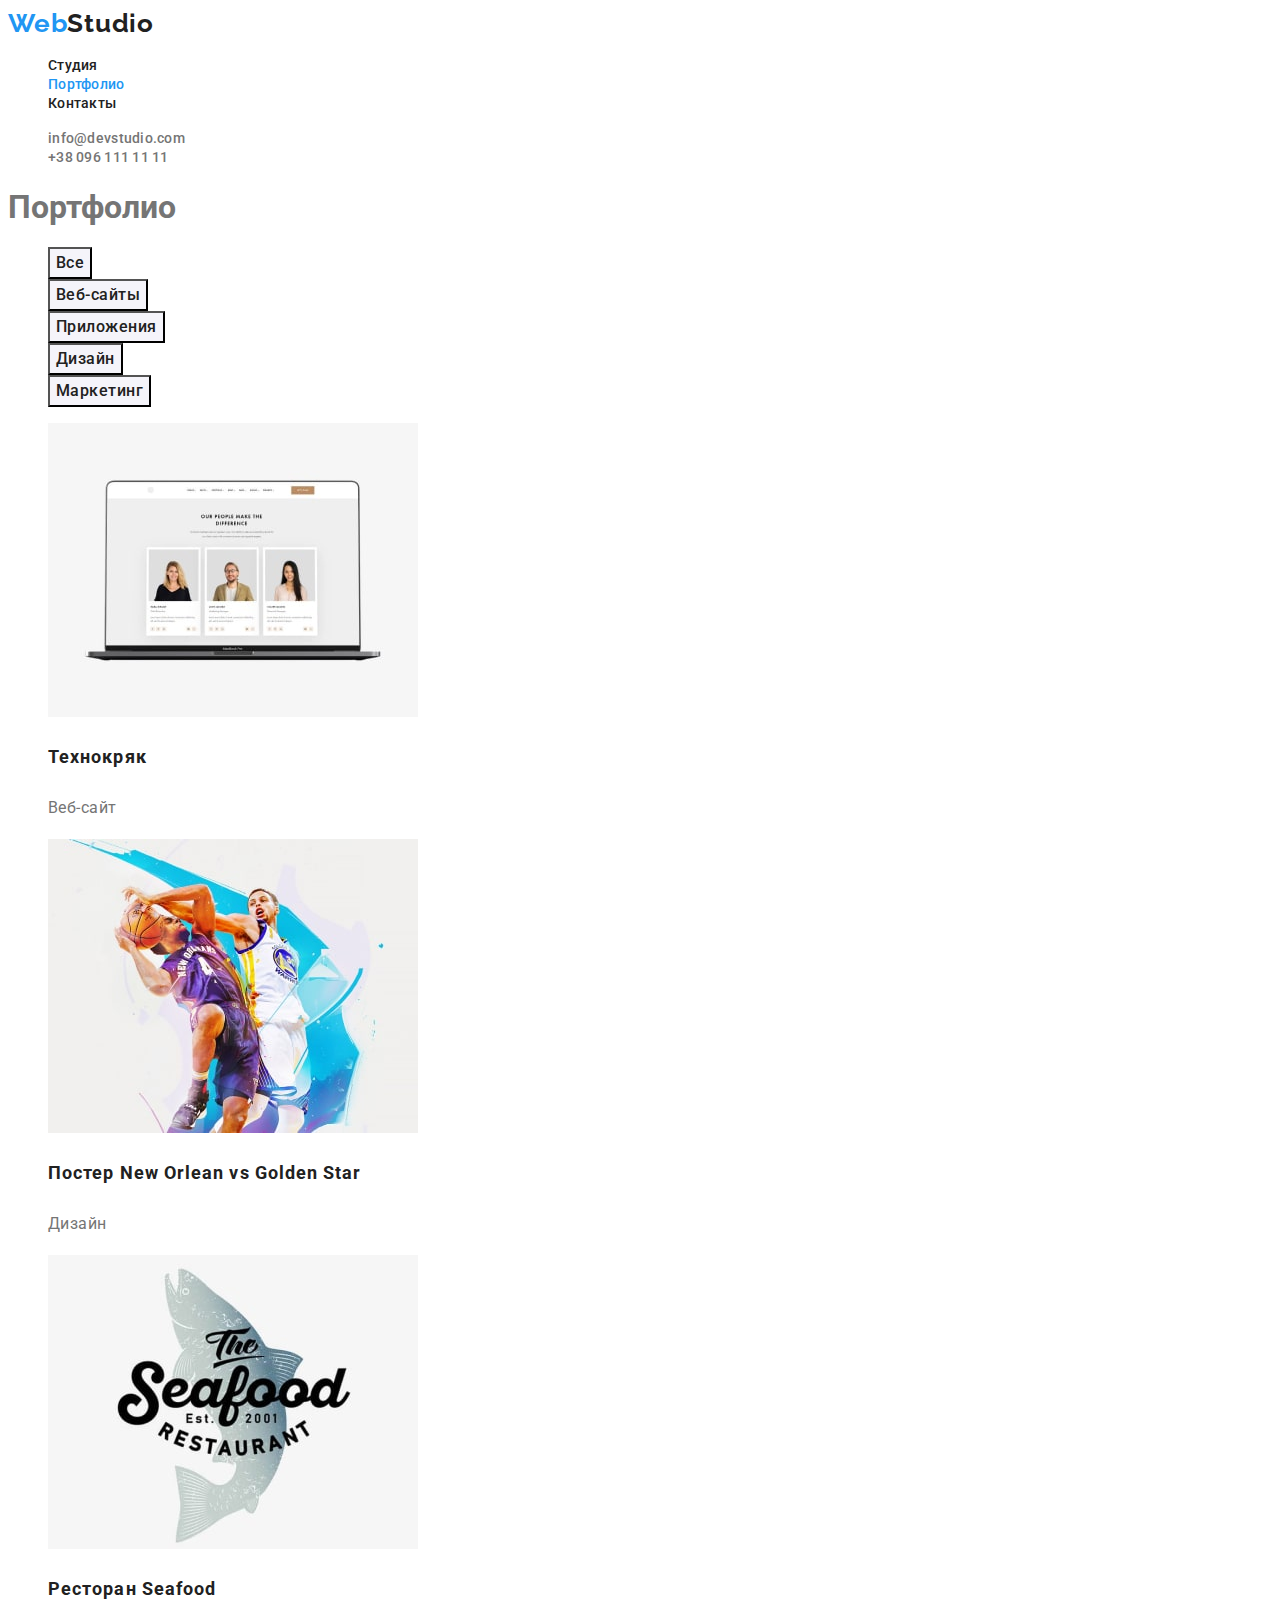
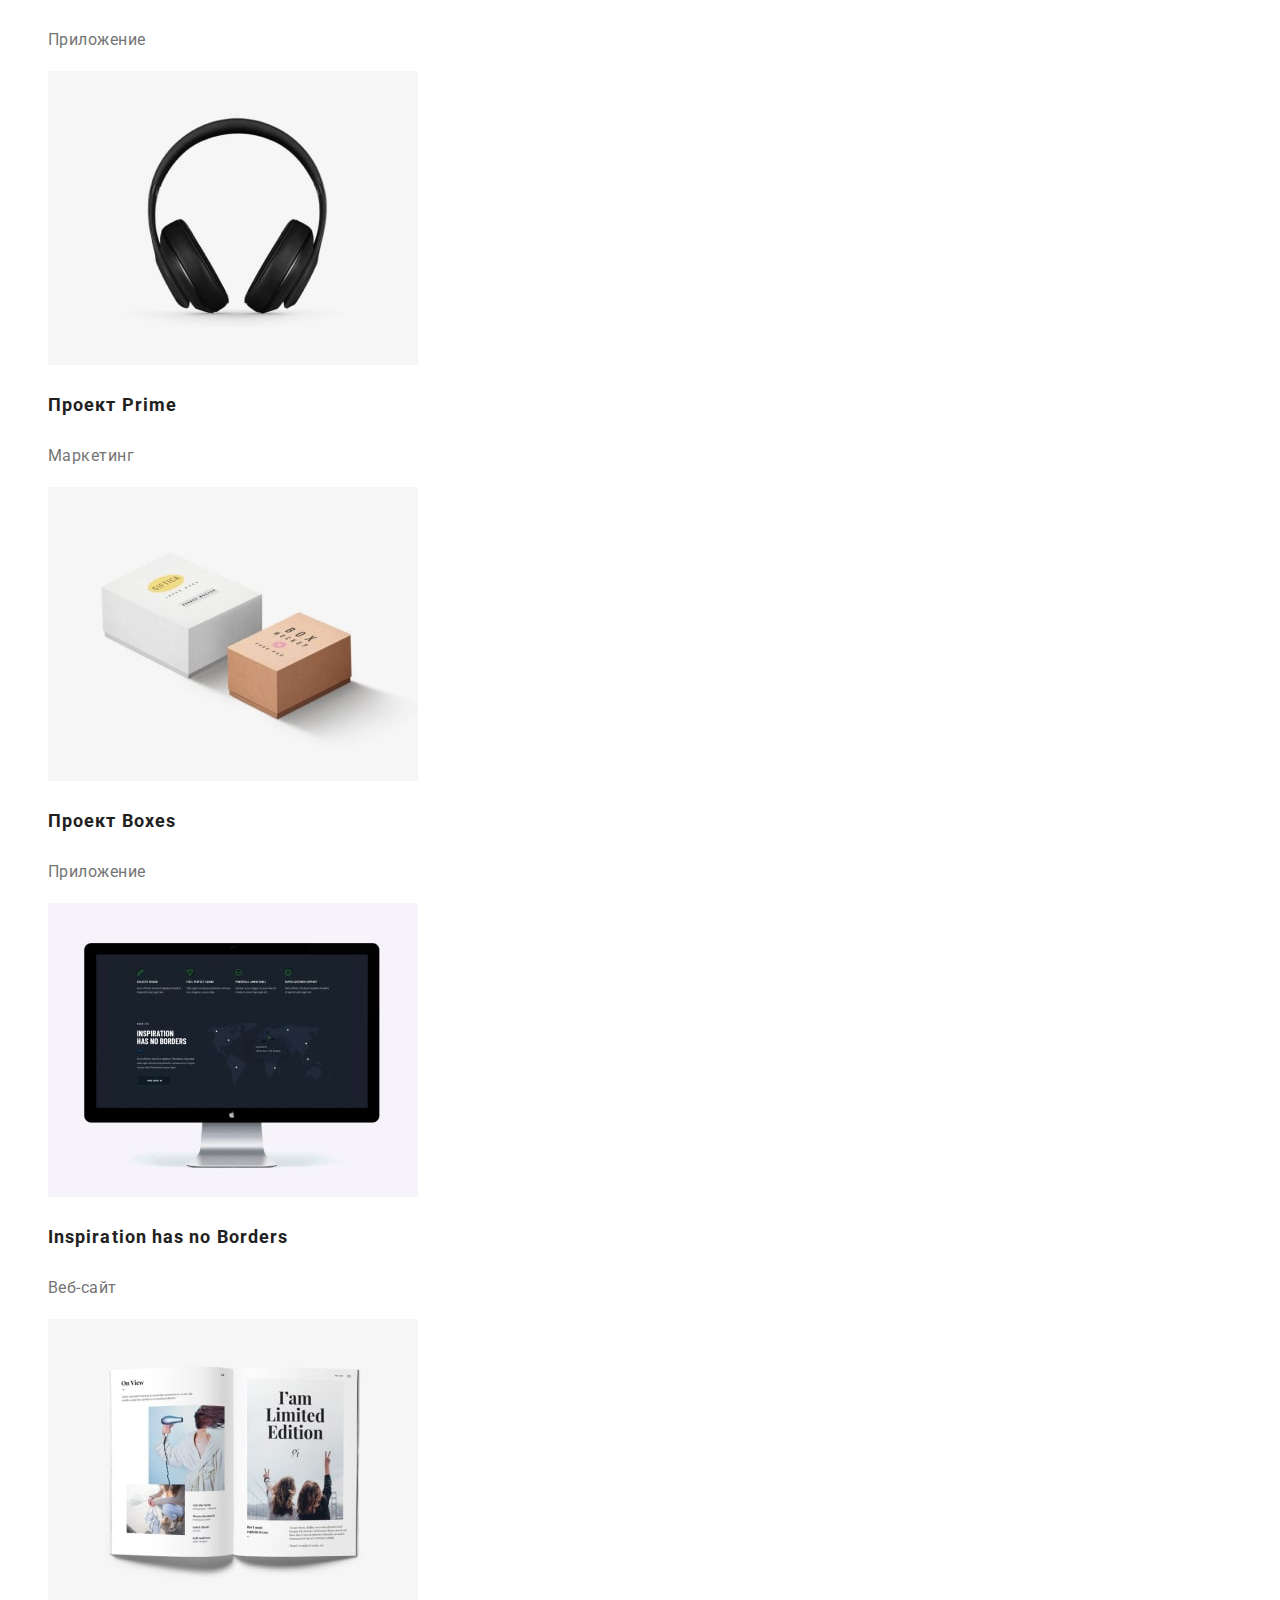
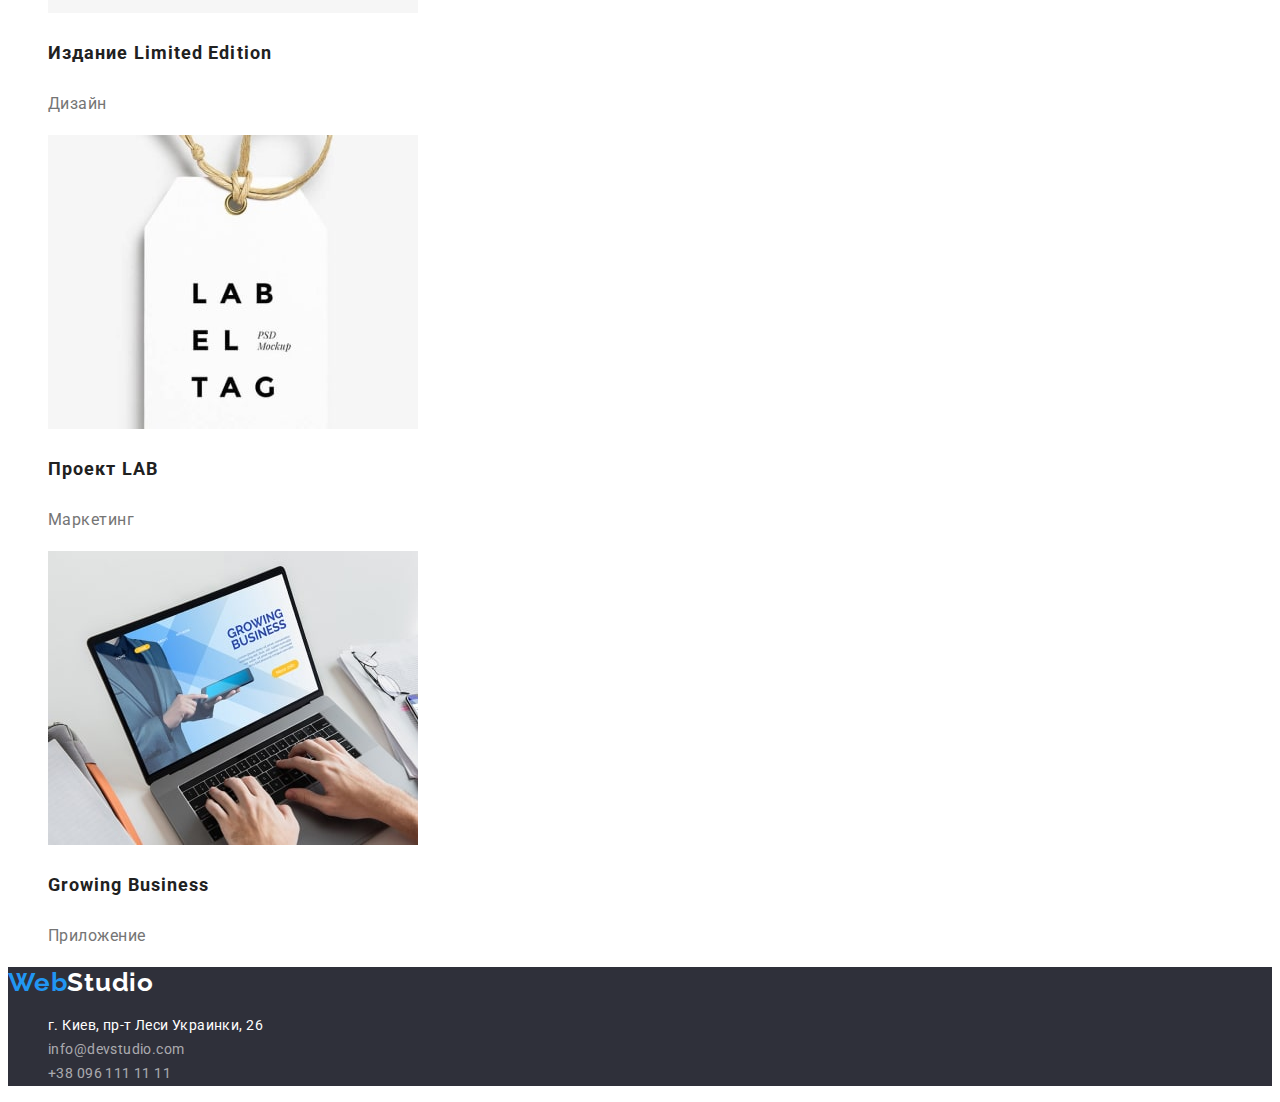
==== portfolio.html @ b103532d "Добавил файлы с ДЗ2" ====
<!DOCTYPE html>
<html lang="ru">
<head>
  <meta charset="UTF-8">
  <meta http-equiv="X-UA-Compatible" content="IE=edge">
  <meta name="viewport" content="width=device-width, initial-scale=1.0">
  <title>Web Studio</title>
  <link rel="preconnect" href="https://fonts.googleapis.com">
  <link rel="preconnect" href="https://fonts.gstatic.com" crossorigin>
  <link href="https://fonts.googleapis.com/css2?family=Raleway:wght@700&family=Roboto:wght@400;500;700;900&display=swap" 
  rel="stylesheet">
  <link rel="stylesheet" href="./css/styles.css">
</head>
<body>
  <!-- Шапка профиля -->
  <header class="header"> 
   <nav class="header-nav">
      <a class="logo" href="/" lang="en"> <span class="logo-first">Web</span>Studio</a>
      <ul class="header-list list">
        <li class="header-item"><a href="./index.html" class="header-link">Студия</a></li>
        <li class="header-item"><a href="./portfolio.html" class="header-link curent">Портфолио</a></li>
        <li class="header-item"><a href="" class="header-link">Контакты</a></li>
      </ul>
    </nav>
    <ul class="header-contacts list">
        <li class="header-tel"><a href="mailto:info@devstudio.com" class="contact-link">info@devstudio.com</a></li>
        <li class="header-mail"><a href="tel:+380961111111" class="contact-link">+38 096 111 11 11</a></li>
    </ul>
  </header>
  <main>
   <!-- Кнопки проектов добавить сюда н1-->
   <section class="portfolio"> 
       <h1 class="portfolio-title">Портфолио</h1>
         <ul class="portfolio-list list">
           <li class="portfolio-item"><button type="button" class="portfolio-btn">Все</button></li>
           <li class="portfolio-item"><button type="button" class="portfolio-btn">Веб-сайты</button></li>
           <li class="portfolio-item"><button type="button" class="portfolio-btn">Приложения</button></li>
           <li class="portfolio-item"><button type="button" class="portfolio-btn">Дизайн</button></li>
           <li class="portfolio-item"><button type="button" class="portfolio-btn">Маркетинг</button> </li>
         </ul>         
   </section>
   <!-- Наши проекты -->
  <section class="projects">
    <ul class="projects-list list"> 
        <li class="projects-item">
            <a href="">
                <img src="./imges/technokryak.jpg" alt="Сайт Технокряк">
                <h3 class="projects-title">Технокряк</h3>
                <p class="projects-text">Веб-сайт</p>
            </a>   
        </li>
        <li class="projects-item">
            <a href="">
                <img src="./imges/posterbasket.jpg" alt="Дизайн Постеров">
                <h3 class="projects-title">Постер <span lang="en">New Orlean vs Golden Star</span></h3>
                <p class="projects-text">Дизайн</p>
            </a>
        </li>
        <li class="projects-item">
            <a href="">
                <img src="./imges/seefoodrestaurant.jpg" alt="Приложение для ресторана">
                <h3 class="projects-title">Ресторан <span lang="en">Seafood</span></h3>
                <p class="projects-text">Приложение</p>
            </a>
        </li>
        <li class="projects-item">
            <a href="">
                <img src="./imges/project_prime.jpg" alt="Проект Прайм">
                <h3 class="projects-title">Проект <span lang="en">Prime</span></h3>
                <p class="projects-text">Маркетинг</p>
            </a>
        </li>
        <li class="projects-item">
            <a href="">
                <img src="./imges/project_boxes.jpg" alt="Приложение для упаковки">
                <h3 class="projects-title">Проект <span lang="en">Boxes</span></h3>
                <p class="projects-text">Приложение</p>
            </a>
        </li>
        <li class="projects-item">
            <a href="">
                <img src="./imges/inspirationhasnoborders.jpg" alt="Сайт Без границ">
                <h3 class="projects-title" lang="en">Inspiration has no Borders</h3>
                <p class="projects-text">Веб-сайт</p>
            </a> 
        </li>
        <li class="projects-item">
            <a href="">
                <img src="./imges/limitededition.jpg" alt="Дизайн журнала">
                <h3 class="projects-title">Издание <span lang="en">Limited Edition</span></h3>
                <p class="projects-text">Дизайн</p>
            </a>
        </li>
        <li class="projects-item">
            <a href="">
                <img src="./imges/projectlab.jpg" alt="Проект LAB">
                <h3 class="projects-title">Проект <span lang="en">LAB</span></h3>
                <p class="projects-text">Маркетинг</p>
            </a>
        </li>
        <li class="projects-item">
            <a href="">
                <img src="./imges/growingbusiness.jpg" alt="приложение для бизнеса">
                <h3 class="projects-title" lang="en">Growing Business</h3>
                <p class="projects-text">Приложение</p>
            </a>
        </li>
    </ul>
  </section>
  </main>
  <!-- Подвал -->
  <footer class="footer">
    <a class="logo-footer" href="/" lang="en"><span class="logo-first">Web</span>Studio</a>
    <address class="footer-adress">
        <ul class="footer-list list">
            <li class="footer-item"><a href="https://goo.gl/maps/b5EeNN71cbGi42LY8" target="_blank" rel ="noopener noreferrer" class="footer-link-map">г. Киев, пр-т Леси Украинки, 26</a></li>
            <li class="footer-item"><a href="mailto:info@devstudio.com" class="footer-link">info@devstudio.com</a></li>
            <li class="footer-item"><a href="tel:+380961111111" class="footer-link">+38 096 111 11 11</a></li>
        </ul>
    </address>
  </footer>
</body>
</html>
---- css/styles.css ----
/* Color */
:root {
    --primare-text-color: #757575;
    --title-text-color: #212121;
    --accent-color: #2196F3;
    --primary-white-color: #FFFFFF;
    --background-second: #2F303A;
    }
    
body{
    font-family: Roboto, sans-serif;
    background-color: white;
    color: var(--primare-text-color);
}
/* без точек */
.list {
    list-style: none;
}
/* без подчеркиваний */
a {
    text-decoration: none;
}

/* Интерактивные елементы лого */
.logo,
.logo-footer {
    color: var(--title-text-color);
    font-family: 'Raleway';
    font-weight: 700;
    font-size: 26px;
    line-height: 1.2;
    letter-spacing: 0.03em;
}

.logo-footer {
    color: var(--primary-white-color);
}

.logo-first {
    color: var(--accent-color);
}

/* Интерактивные елементы ссылки */

.header-link:hover,
.header-link:focus,
.contact-link:hover,
.contact-link:focus {
    color: var(--accent-color);
}

.header-link {
    color: var(--title-text-color);
}

.contact-link {
    color: var(--primare-text-color);
}

.header-link,
.contact-link {
    font-weight: 500;
    font-size: 14px;
    line-height: 1.14;
    letter-spacing: 0.02em;
}

.header-list .header-link.curent {
    color: var(--accent-color); 
}


/* Интерактивные елементы кнопки*/
.hero-btn,
.portfolio-btn {
    color: var(--title-text-color);
    background-color: #F5F4FA;
    cursor: pointer;
}
 
.hero-btn:hover,
.hero-btn:focus,
.portfolio-btn:hover,
.portfolio-btn:focus {
    color: var(--primary-white-color);
    background-color: #2196F3;
}

.hero-btn {
    font-weight: 700;
    font-size: 16px;
    line-height: 1.88;
    display: flex;
    text-align: center;
    letter-spacing: 0.06em;
    font-family: inherit;
}

.portfolio-btn {
    font-weight: 500;
    font-size: 16px;
    line-height: 1.62;
    text-align: center;
    letter-spacing: 0.03em;
    font-family: inherit; 
}

/* интерактивные элементы футер */
.footer-link-map {
    color: var(--primary-white-color);
}
.footer-link {
    color: rgba(255, 255, 255, 0.6);
}

.footer-link-map:hover,
.footer-link-map:focus,
.footer-link:hover,
.footer-link:focus {
    color: var(--accent-color);
}
.footer-link-map,
.footer-link {
font-size: 14px;
line-height: 1.71;
letter-spacing: 0.03em;
}

/* Герой */
.hero-title {
    color: var(--primary-white-color);
    font-weight: 900;
    font-size: 44px;
    line-height: 1.36;
    text-align: center;
    letter-spacing: 0.06em;
    text-transform: uppercase;
}

.hero {
    background-color: #2F303A;
}

/* Особенности */
.hang-subtitle {
    color: var(--title-text-color);
    font-weight: 700;
    font-size: 14px;
    line-height: 1.14;
    letter-spacing: 0.03em;
    text-transform: uppercase;
}

.hang-text {
    font-size: 14px;
    line-height: 1.71;
    letter-spacing: 0.03em;
}

/* Чем мы занимаемся - Наша команда*/
.about-title,
.team-title {
    color: var(--title-text-color);
    font-weight: 700;
    font-size: 36px;
    line-height: 1.17;
    text-align: center;
    letter-spacing: 0.03em;
}

.team-after-title {
    color: var(--title-text-color);
    font-weight: 500;
    font-size: 16px;
    line-height: 1.19;
    text-align: center;
    letter-spacing: 0.03em;
}

.team-text {
    font-size: 16px;
    line-height: 1.19;
    text-align: center;
    letter-spacing: 0.03em;
}

/* Footer */
.footer {
    background-color: var(--background-second);
}
.footer-adress {
    font-style: normal;
}

/* Портфолио */
/* Наши проекты */
.projects-title {
    color: var(--title-text-color);
    font-weight: 700;
    font-size: 18px;
    line-height: 2;
    letter-spacing: 0.06em;
}

.projects-text {
    color: var(--primare-text-color);
    font-size: 16px;
    line-height: 1.88;
    letter-spacing: 0.03em;
}
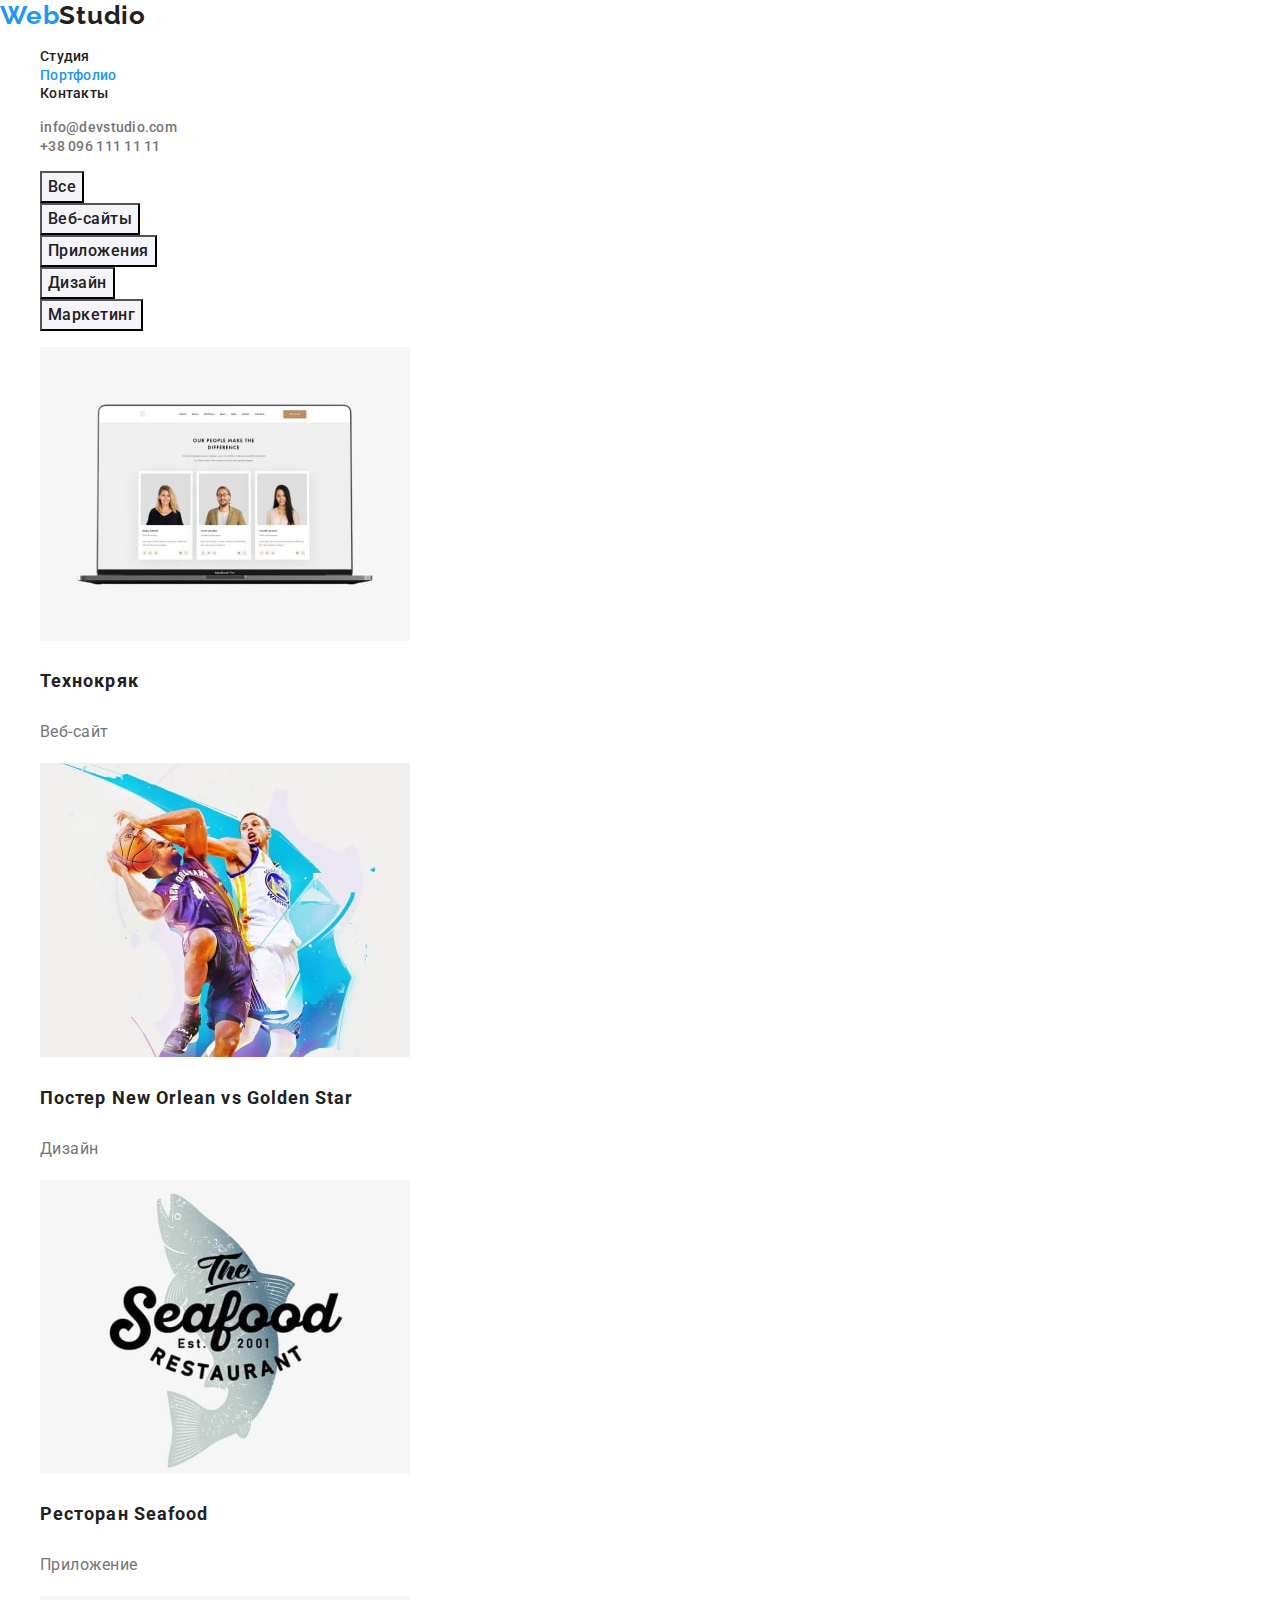
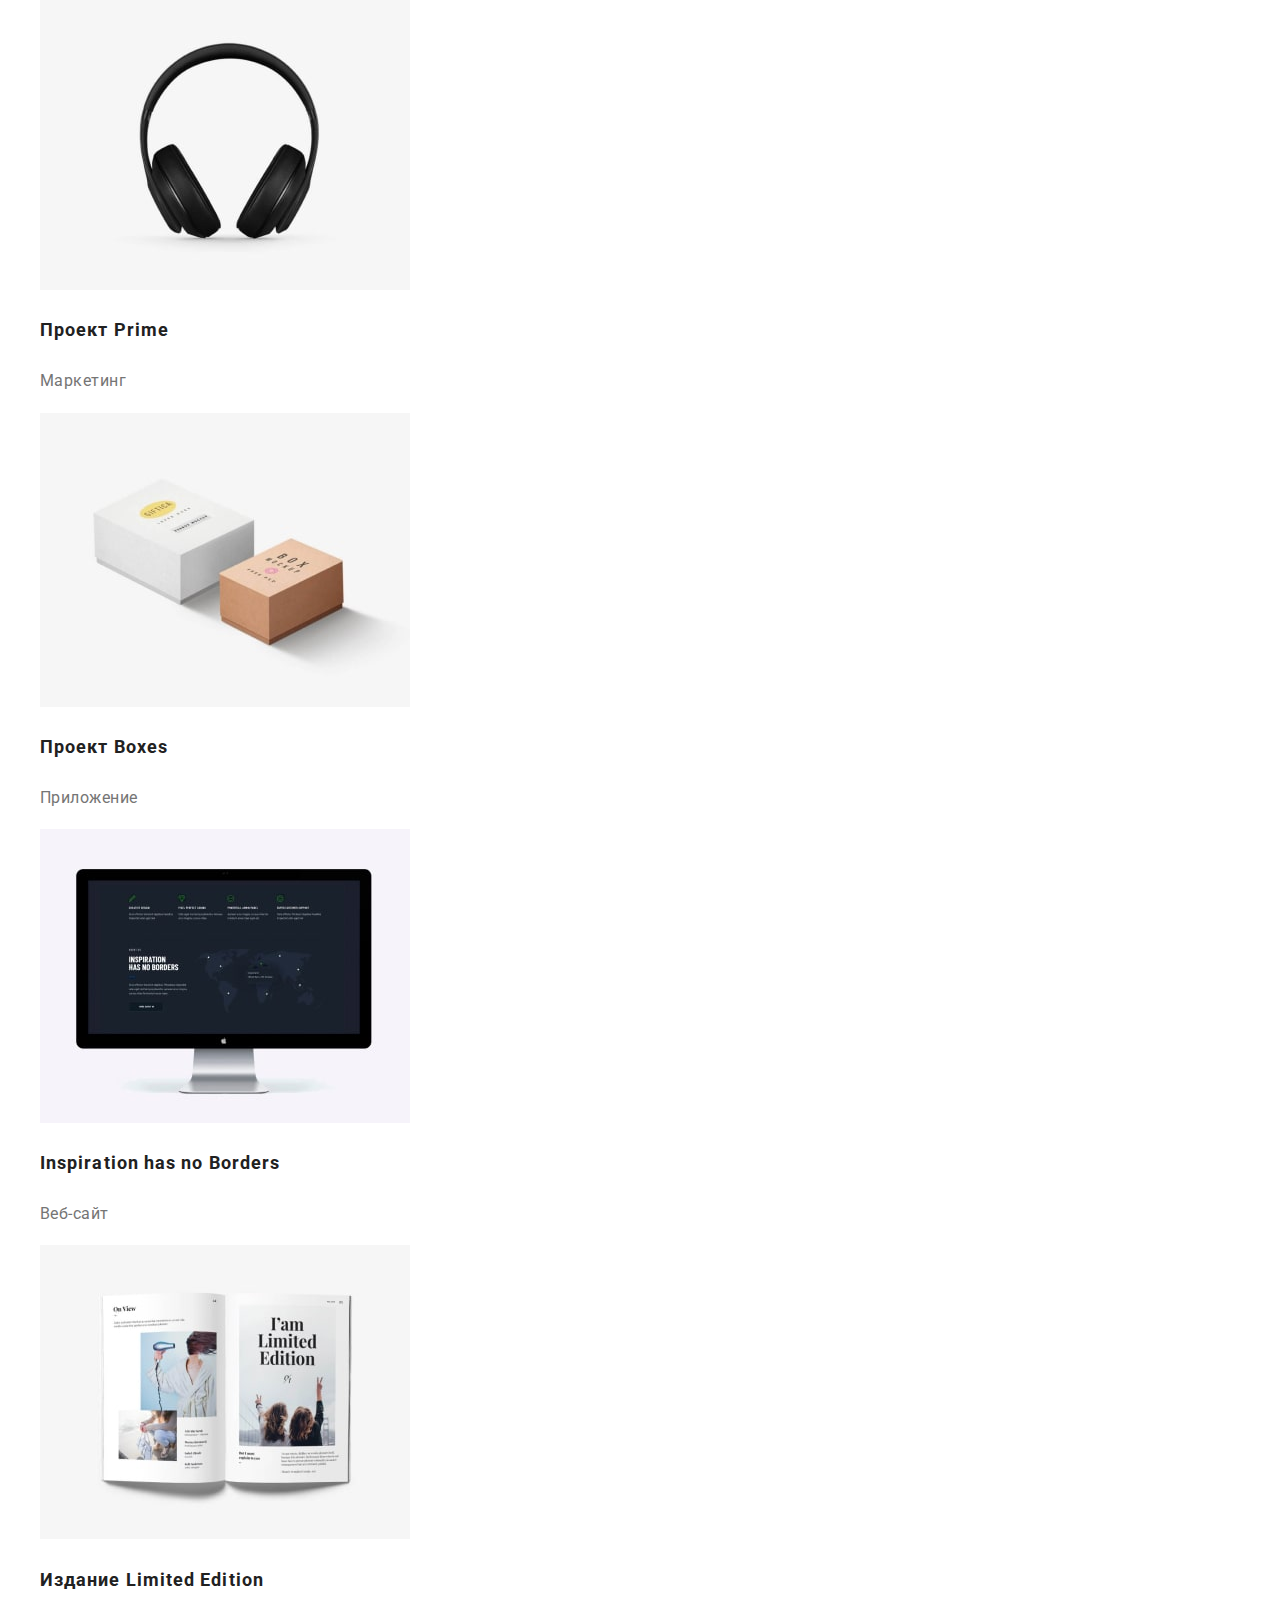
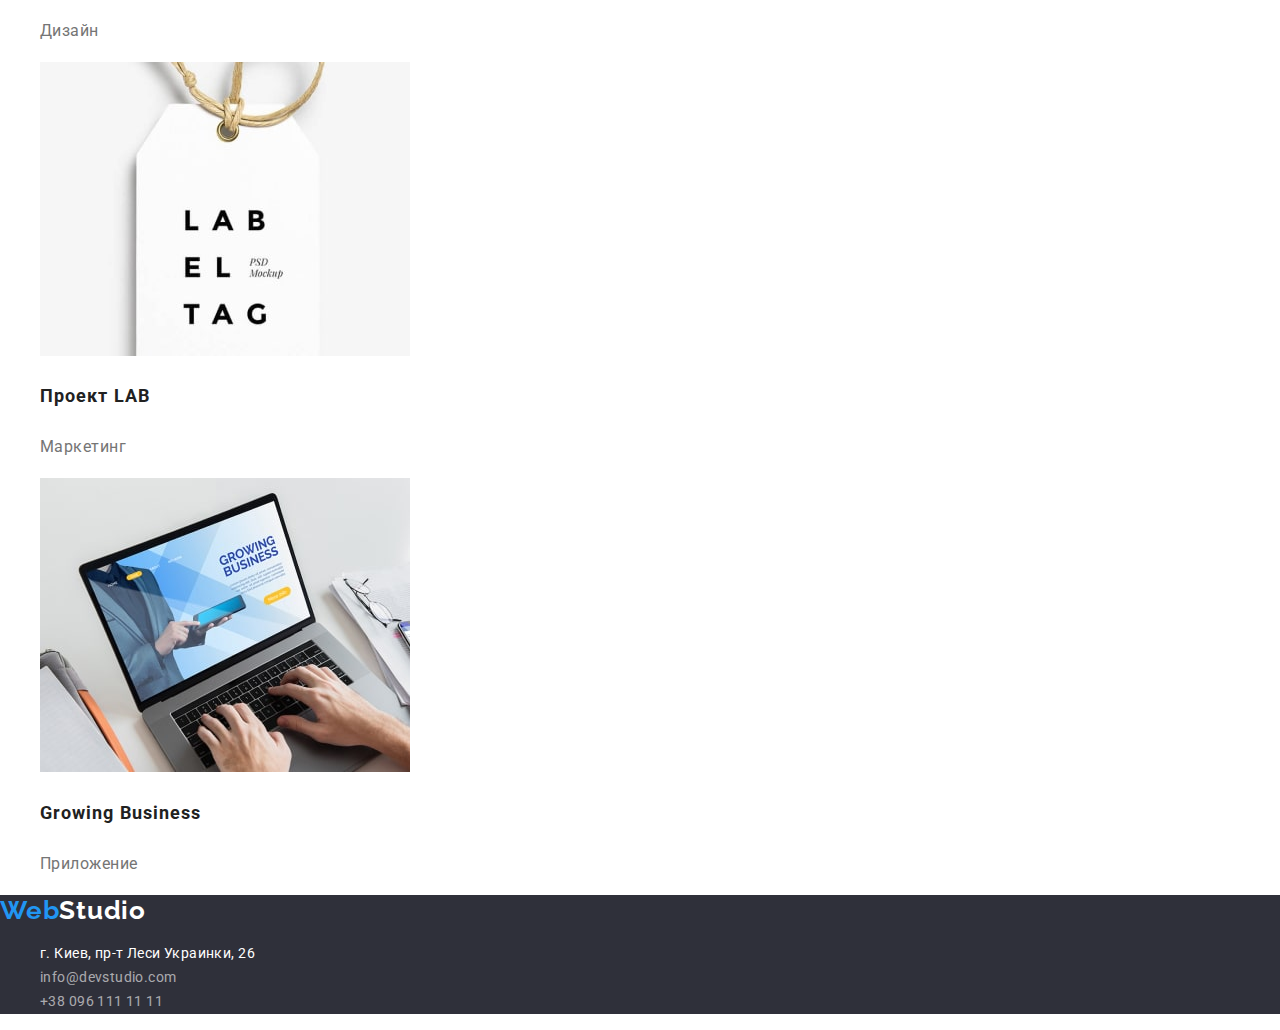
==== commit 5718b3a8: "добавил дивы" ====
--- a/portfolio.html
+++ b/portfolio.html
@@ -9,38 +9,44 @@
   <link rel="preconnect" href="https://fonts.gstatic.com" crossorigin>
   <link href="https://fonts.googleapis.com/css2?family=Raleway:wght@700&family=Roboto:wght@400;500;700;900&display=swap" 
   rel="stylesheet">
+  <link rel="stylesheet" href="https://cdnjs.cloudflare.com/ajax/libs/modern-normalize/1.1.0/modern-normalize.min.css">
   <link rel="stylesheet" href="./css/styles.css">
 </head>
 <body>
   <!-- Шапка профиля -->
   <header class="header"> 
-   <nav class="header-nav">
-      <a class="logo" href="/" lang="en"> <span class="logo-first">Web</span>Studio</a>
-      <ul class="header-list list">
-        <li class="header-item"><a href="./index.html" class="header-link">Студия</a></li>
-        <li class="header-item"><a href="./portfolio.html" class="header-link curent">Портфолио</a></li>
-        <li class="header-item"><a href="" class="header-link">Контакты</a></li>
-      </ul>
-    </nav>
-    <ul class="header-contacts list">
-        <li class="header-tel"><a href="mailto:info@devstudio.com" class="contact-link">info@devstudio.com</a></li>
-        <li class="header-mail"><a href="tel:+380961111111" class="contact-link">+38 096 111 11 11</a></li>
-    </ul>
-  </header>
+    <div class="container">
+     <nav class="header-nav">
+       <a class="logo" href="/" lang="en"> <span class="logo-first">Web</span>Studio</a>
+       <ul class="header-list list">
+         <li class="header-item"><a href="./index.html" class="header-link">Студия</a></li>
+         <li class="header-item"><a href="./portfolio.html" class="header-link curent">Портфолио</a></li>
+         <li class="header-item"><a href="" class="header-link">Контакты</a></li>
+       </ul>
+     </nav>
+     <ul class="header-contacts list">
+         <li class="header-tel"><a href="mailto:info@devstudio.com" class="contact-link">info@devstudio.com</a></li>
+         <li class="header-mail"><a href="tel:+380961111111" class="contact-link">+38 096 111 11 11</a></li>
+     </ul>
+    </div>
+    </header>
   <main>
-   <!-- Кнопки проектов добавить сюда н1-->
+   <!-- Кнопки проектов -->
    <section class="portfolio"> 
-       <h1 class="portfolio-title">Портфолио</h1>
-         <ul class="portfolio-list list">
-           <li class="portfolio-item"><button type="button" class="portfolio-btn">Все</button></li>
-           <li class="portfolio-item"><button type="button" class="portfolio-btn">Веб-сайты</button></li>
-           <li class="portfolio-item"><button type="button" class="portfolio-btn">Приложения</button></li>
-           <li class="portfolio-item"><button type="button" class="portfolio-btn">Дизайн</button></li>
-           <li class="portfolio-item"><button type="button" class="portfolio-btn">Маркетинг</button> </li>
-         </ul>         
+       <div class="container">
+        <h1 class="portfolio-title" hidden>Портфолио</h1>
+        <ul class="portfolio-list list">
+          <li class="portfolio-item"><button type="button" class="portfolio-btn">Все</button></li>
+          <li class="portfolio-item"><button type="button" class="portfolio-btn">Веб-сайты</button></li>
+          <li class="portfolio-item"><button type="button" class="portfolio-btn">Приложения</button></li>
+          <li class="portfolio-item"><button type="button" class="portfolio-btn">Дизайн</button></li>
+          <li class="portfolio-item"><button type="button" class="portfolio-btn">Маркетинг</button> </li>
+        </ul> 
+       </div>        
    </section>
    <!-- Наши проекты -->
   <section class="projects">
+   <div class="container">
     <ul class="projects-list list"> 
         <li class="projects-item">
             <a href="">
@@ -106,18 +112,21 @@
             </a>
         </li>
     </ul>
+   </div>
   </section>
   </main>
   <!-- Подвал -->
   <footer class="footer">
-    <a class="logo-footer" href="/" lang="en"><span class="logo-first">Web</span>Studio</a>
-    <address class="footer-adress">
-        <ul class="footer-list list">
-            <li class="footer-item"><a href="https://goo.gl/maps/b5EeNN71cbGi42LY8" target="_blank" rel ="noopener noreferrer" class="footer-link-map">г. Киев, пр-т Леси Украинки, 26</a></li>
-            <li class="footer-item"><a href="mailto:info@devstudio.com" class="footer-link">info@devstudio.com</a></li>
-            <li class="footer-item"><a href="tel:+380961111111" class="footer-link">+38 096 111 11 11</a></li>
-        </ul>
-    </address>
+    <div class="container">
+      <a class="logo-footer" href="/" lang="en"><span class="logo-first">Web</span>Studio</a>
+      <address class="footer-adress">
+          <ul class="footer-list list">
+              <li class="footer-item"><a href="https://goo.gl/maps/b5EeNN71cbGi42LY8" target="_blank" rel ="noopener noreferrer" class="footer-link-map">г. Киев, пр-т Леси Украинки, 26</a></li>
+              <li class="footer-item"><a href="mailto:info@devstudio.com" class="footer-link">info@devstudio.com</a></li>
+              <li class="footer-item"><a href="tel:+380961111111" class="footer-link">+38 096 111 11 11</a></li>
+          </ul>
+      </address>
+    </div>
   </footer>
 </body>
 </html>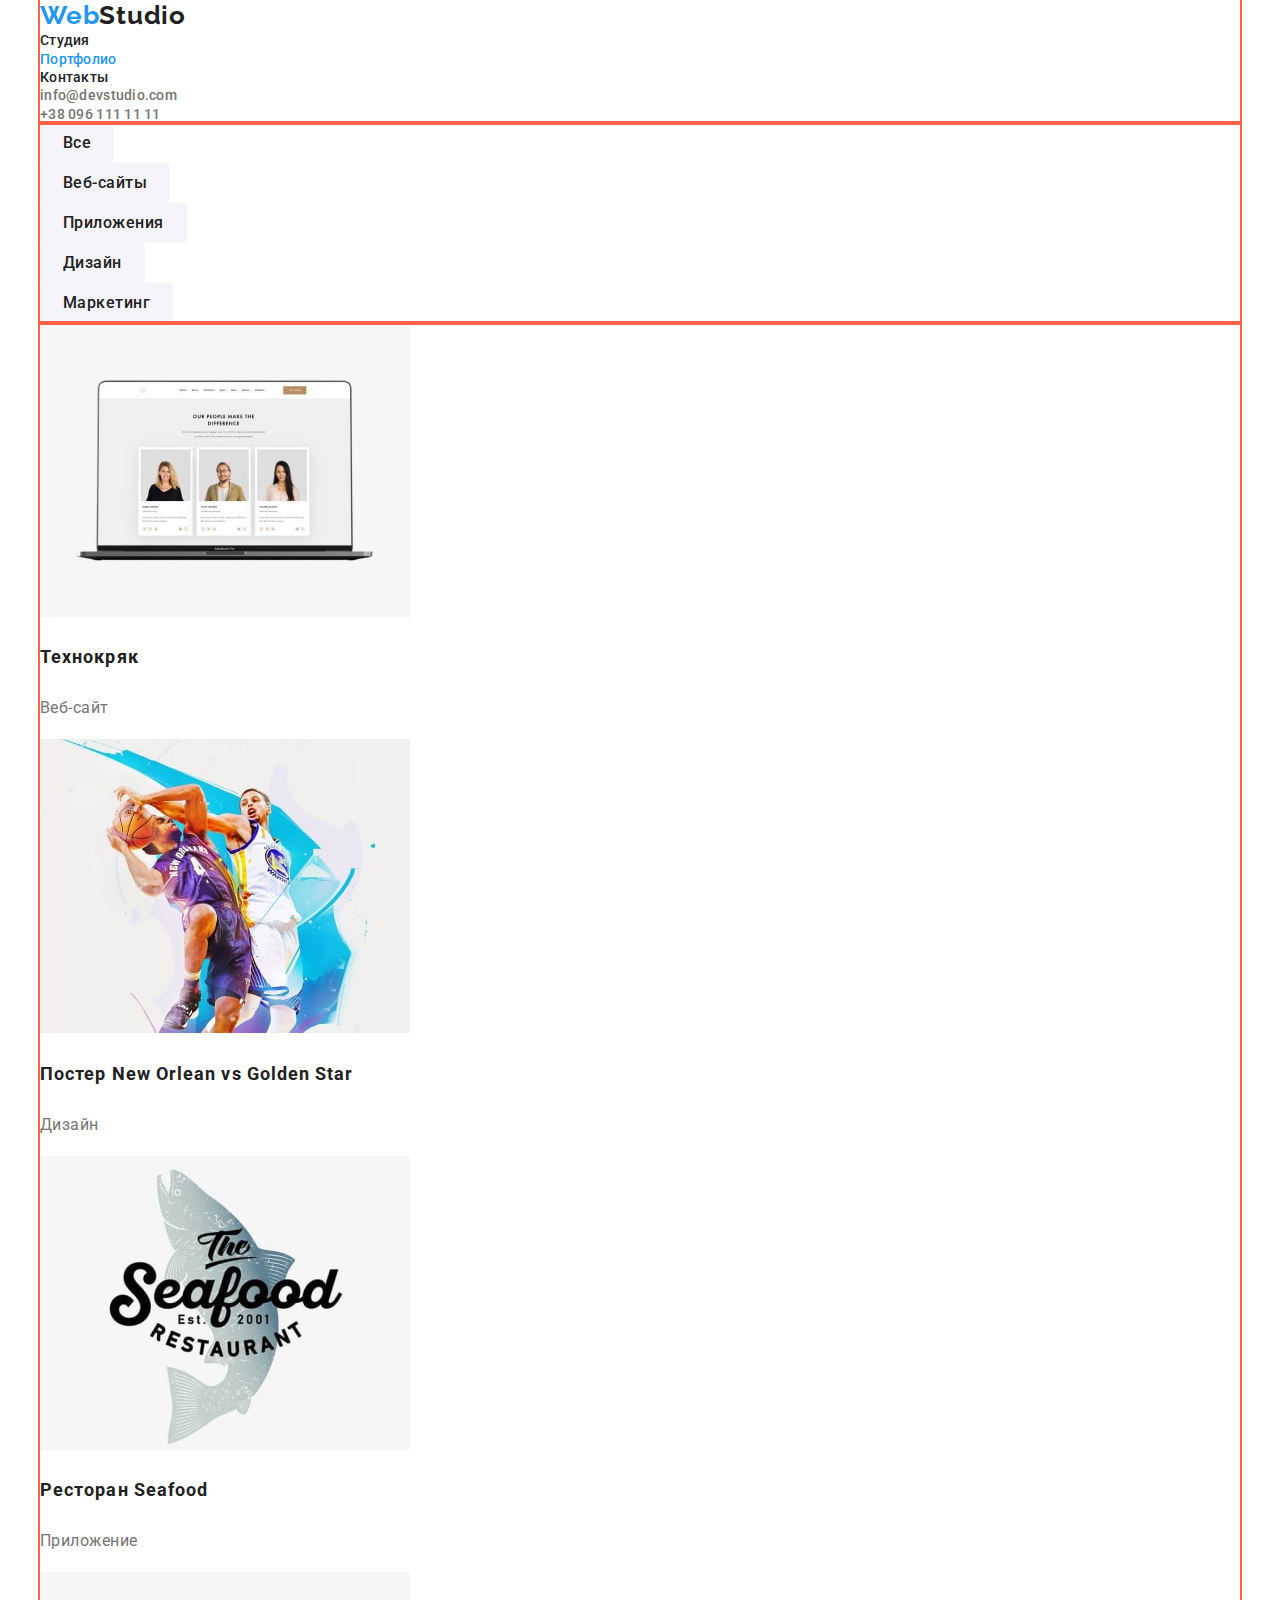
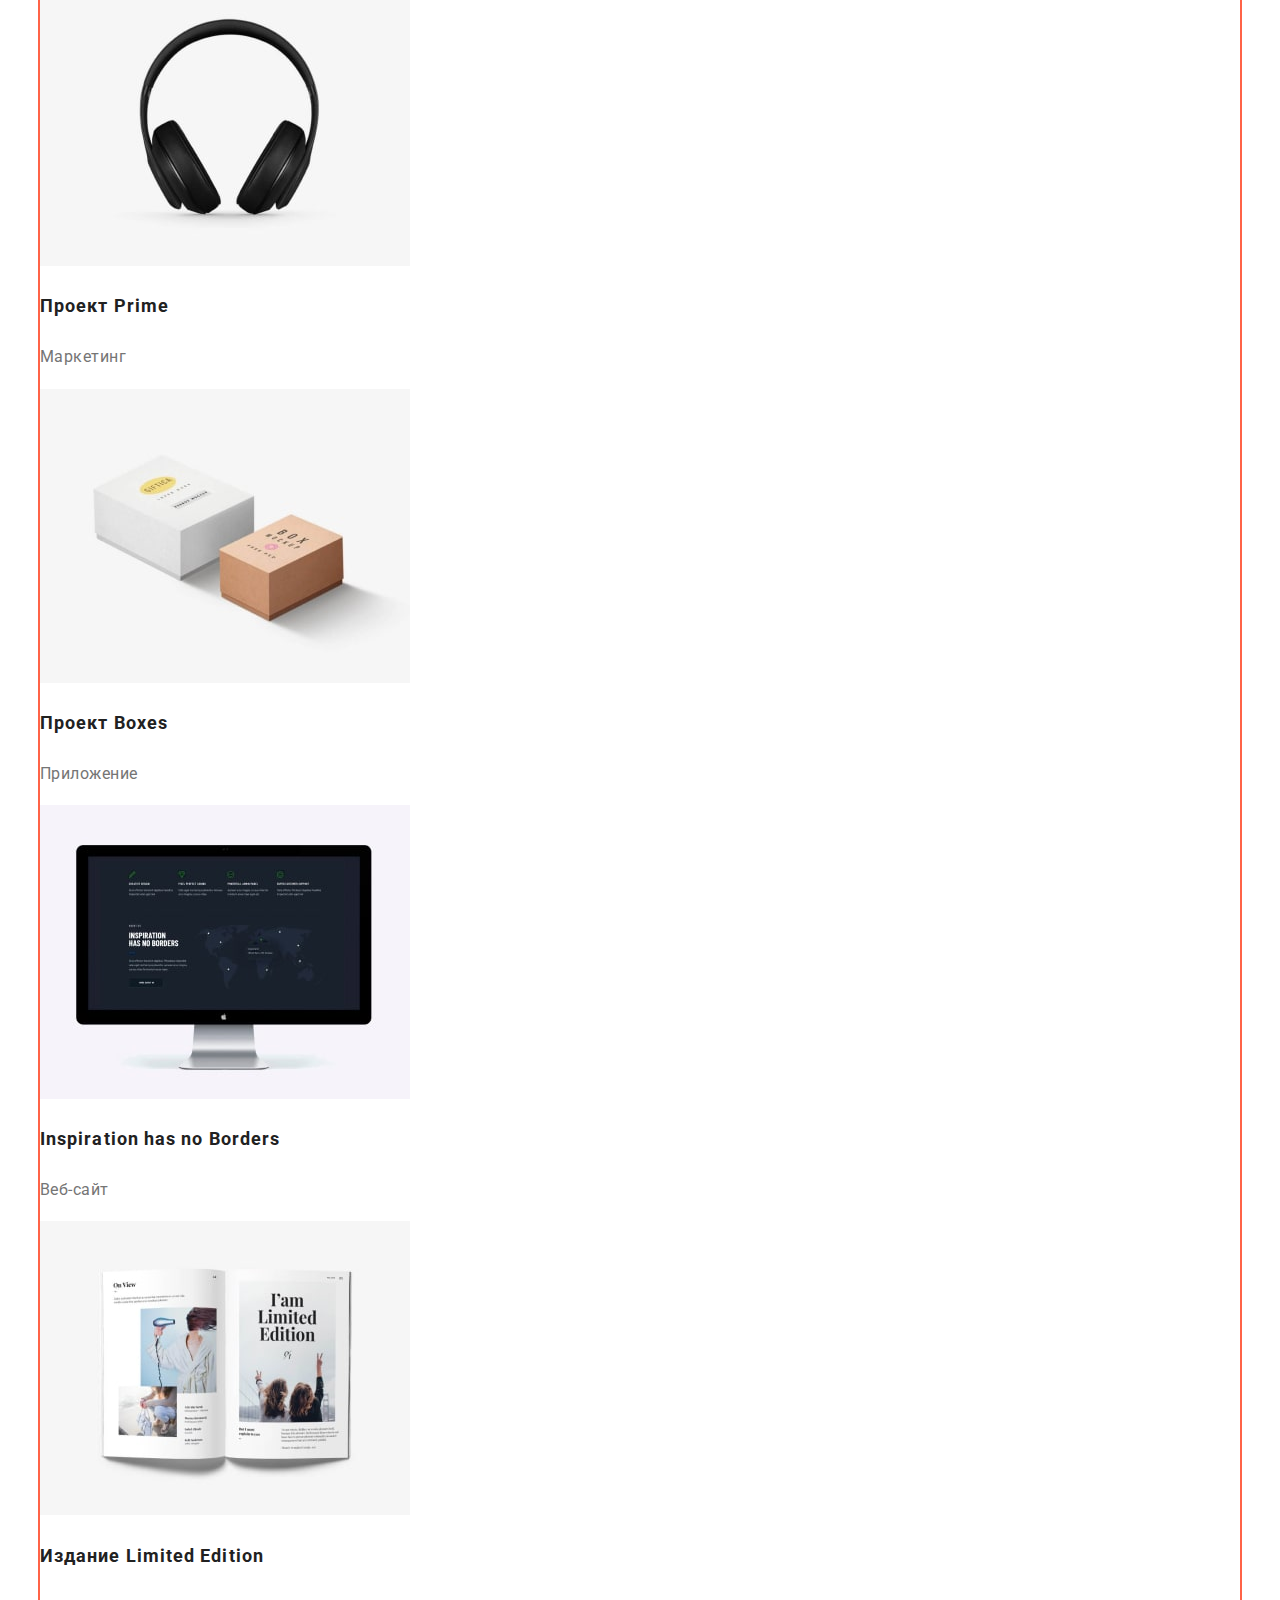
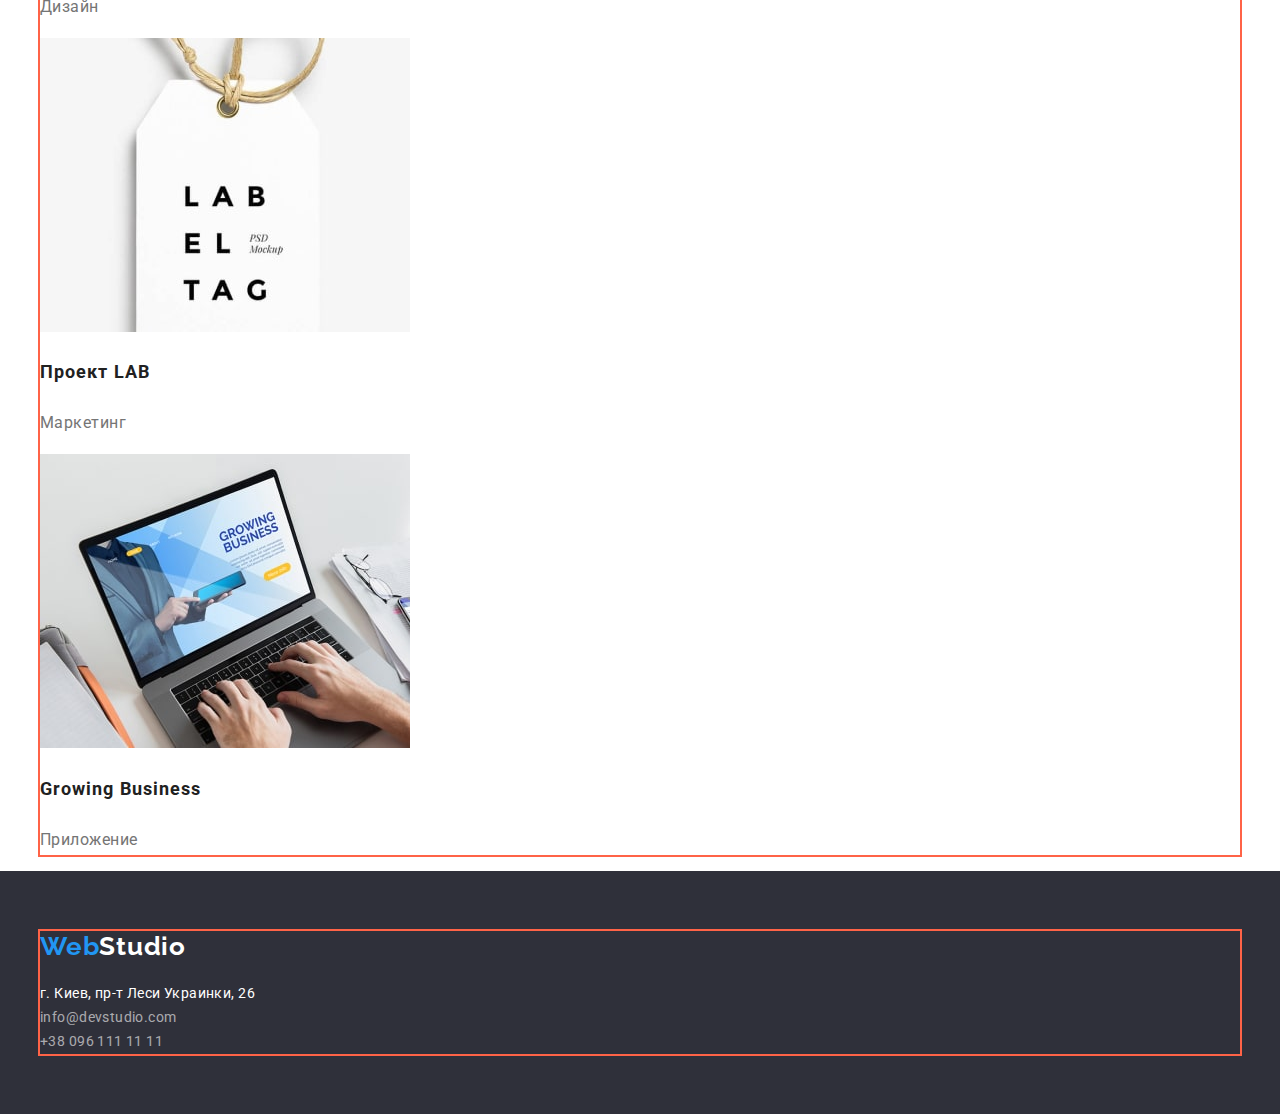
==== commit e96be977: "добавил классы" ====
--- a/portfolio.html
+++ b/portfolio.html
@@ -15,7 +15,7 @@
 <body>
   <!-- Шапка профиля -->
   <header class="header"> 
-    <div class="container">
+    <div class="container main-nav">
      <nav class="header-nav">
        <a class="logo" href="/" lang="en"> <span class="logo-first">Web</span>Studio</a>
        <ul class="header-list list">
@@ -25,12 +25,12 @@
        </ul>
      </nav>
      <ul class="header-contacts list">
-         <li class="header-tel"><a href="mailto:info@devstudio.com" class="contact-link">info@devstudio.com</a></li>
-         <li class="header-mail"><a href="tel:+380961111111" class="contact-link">+38 096 111 11 11</a></li>
+         <li class="header-contacts-item"><a href="mailto:info@devstudio.com" class="contact-link">info@devstudio.com</a></li>
+         <li class="header-contacts-item"><a href="tel:+380961111111" class="contact-link">+38 096 111 11 11</a></li>
      </ul>
     </div>
     </header>
-  <main>
+  <main >
    <!-- Кнопки проектов -->
    <section class="portfolio"> 
        <div class="container">
@@ -51,22 +51,29 @@
         <li class="projects-item">
             <a href="">
                 <img src="./imges/technokryak.jpg" alt="Сайт Технокряк">
-                <h3 class="projects-title">Технокряк</h3>
-                <p class="projects-text">Веб-сайт</p>
+                <div class="projects-content">
+                    <h3 class="projects-title">Технокряк</h3>
+                    <p class="projects-text">Веб-сайт</p>
+                </div>
             </a>   
         </li>
         <li class="projects-item">
             <a href="">
                 <img src="./imges/posterbasket.jpg" alt="Дизайн Постеров">
-                <h3 class="projects-title">Постер <span lang="en">New Orlean vs Golden Star</span></h3>
-                <p class="projects-text">Дизайн</p>
+                <div class="projects-content">
+                    <h3 class="projects-title">Постер <span lang="en">New Orlean vs Golden Star</span></h3>
+                    <p class="projects-text">Дизайн</p>
+                </div>
             </a>
         </li>
         <li class="projects-item">
             <a href="">
                 <img src="./imges/seefoodrestaurant.jpg" alt="Приложение для ресторана">
-                <h3 class="projects-title">Ресторан <span lang="en">Seafood</span></h3>
-                <p class="projects-text">Приложение</p>
+                <div class="projects-content">
+                    <h3 class="projects-title">Ресторан <span lang="en">Seafood</span></h3>
+                    <p class="projects-text">Приложение</p>
+                </div>
+                
             </a>
         </li>
         <li class="projects-item">
--- a/css/styles.css
+++ b/css/styles.css
@@ -14,7 +14,10 @@
 }
 /* без точек */
 .list {
+    padding: 0;
+    margin: 0;
     list-style: none;
+
 }
 /* без подчеркиваний */
 a {
@@ -76,6 +79,10 @@
     color: var(--title-text-color);
     background-color: #F5F4FA;
     cursor: pointer;
+    border-radius: 4px;
+    display: inline-block;
+    text-align: center;
+    border: 1px solid transparent;
 }
  
 .hero-btn:hover,
@@ -91,18 +98,118 @@
     font-size: 16px;
     line-height: 1.88;
     display: flex;
-    text-align: center;
     letter-spacing: 0.06em;
     font-family: inherit;
+    padding: 10px 32px;
+    
 }
 
 .portfolio-btn {
     font-weight: 500;
     font-size: 16px;
     line-height: 1.62;
-    text-align: center;
     letter-spacing: 0.03em;
     font-family: inherit; 
+    padding: 6px 22px;
+    min-width: 73px;
+}
+
+
+/*Шапка профиля */
+
+.header {
+    
+}
+
+.container {
+    margin-left: auto;
+    margin-right: auto;
+    width: 1200px;
+    outline: 2px solid tomato;
+    
+}
+
+.container.hero {
+    padding-bottom: 200px;
+}
+
+/* Герой */
+.hero-title {
+    margin-top: 0;
+    margin-bottom: 30px;
+    padding-top: 200px;
+    color: var(--primary-white-color);
+    font-weight: 900;
+    font-size: 44px;
+    line-height: 1.36;
+    text-align: center;
+    letter-spacing: 0.06em;
+    text-transform: uppercase;
+    
+}
+
+.hero {
+    background-color: #2F303A;
+    margin-top: 0;
+    margin-bottom: 94px;
+}
+
+/* Особенности */
+.hang-subtitle {
+    margin-top: 0;
+    margin-bottom: 10px;
+    color: var(--title-text-color);
+    font-weight: 700;
+    font-size: 14px;
+    line-height: 1.14;
+    letter-spacing: 0.03em;
+    text-transform: uppercase;
+}
+
+.hang-text {
+    margin-top: 0;
+    margin-bottom: 0;
+    font-size: 14px;
+    line-height: 1.71;
+    letter-spacing: 0.03em;
+}
+
+/* Чем мы занимаемся - Наша команда*/
+.about-title,
+.team-title {
+    color: var(--title-text-color);
+    font-weight: 700;
+    font-size: 36px;
+    line-height: 1.17;
+    text-align: center;
+    letter-spacing: 0.03em;
+}
+
+.team-after-title {
+    color: var(--title-text-color);
+    font-weight: 500;
+    font-size: 16px;
+    line-height: 1.19;
+    text-align: center;
+    letter-spacing: 0.03em;
+}
+
+.team-text {
+    font-size: 16px;
+    line-height: 1.19;
+    text-align: center;
+    letter-spacing: 0.03em;
+}
+
+/* Footer */
+.footer {
+    background-color: var(--background-second);
+    padding-top: 60px;
+    padding-bottom: 60px;
+}
+.footer-adress {
+    font-style: normal;
+    padding-top: 20px;
 }
 
 /* интерактивные элементы футер */
@@ -126,71 +233,6 @@
 letter-spacing: 0.03em;
 }
 
-/* Герой */
-.hero-title {
-    color: var(--primary-white-color);
-    font-weight: 900;
-    font-size: 44px;
-    line-height: 1.36;
-    text-align: center;
-    letter-spacing: 0.06em;
-    text-transform: uppercase;
-}
-
-.hero {
-    background-color: #2F303A;
-}
-
-/* Особенности */
-.hang-subtitle {
-    color: var(--title-text-color);
-    font-weight: 700;
-    font-size: 14px;
-    line-height: 1.14;
-    letter-spacing: 0.03em;
-    text-transform: uppercase;
-}
-
-.hang-text {
-    font-size: 14px;
-    line-height: 1.71;
-    letter-spacing: 0.03em;
-}
-
-/* Чем мы занимаемся - Наша команда*/
-.about-title,
-.team-title {
-    color: var(--title-text-color);
-    font-weight: 700;
-    font-size: 36px;
-    line-height: 1.17;
-    text-align: center;
-    letter-spacing: 0.03em;
-}
-
-.team-after-title {
-    color: var(--title-text-color);
-    font-weight: 500;
-    font-size: 16px;
-    line-height: 1.19;
-    text-align: center;
-    letter-spacing: 0.03em;
-}
-
-.team-text {
-    font-size: 16px;
-    line-height: 1.19;
-    text-align: center;
-    letter-spacing: 0.03em;
-}
-
-/* Footer */
-.footer {
-    background-color: var(--background-second);
-}
-.footer-adress {
-    font-style: normal;
-}
 
 /* Портфолио */
 /* Наши проекты */
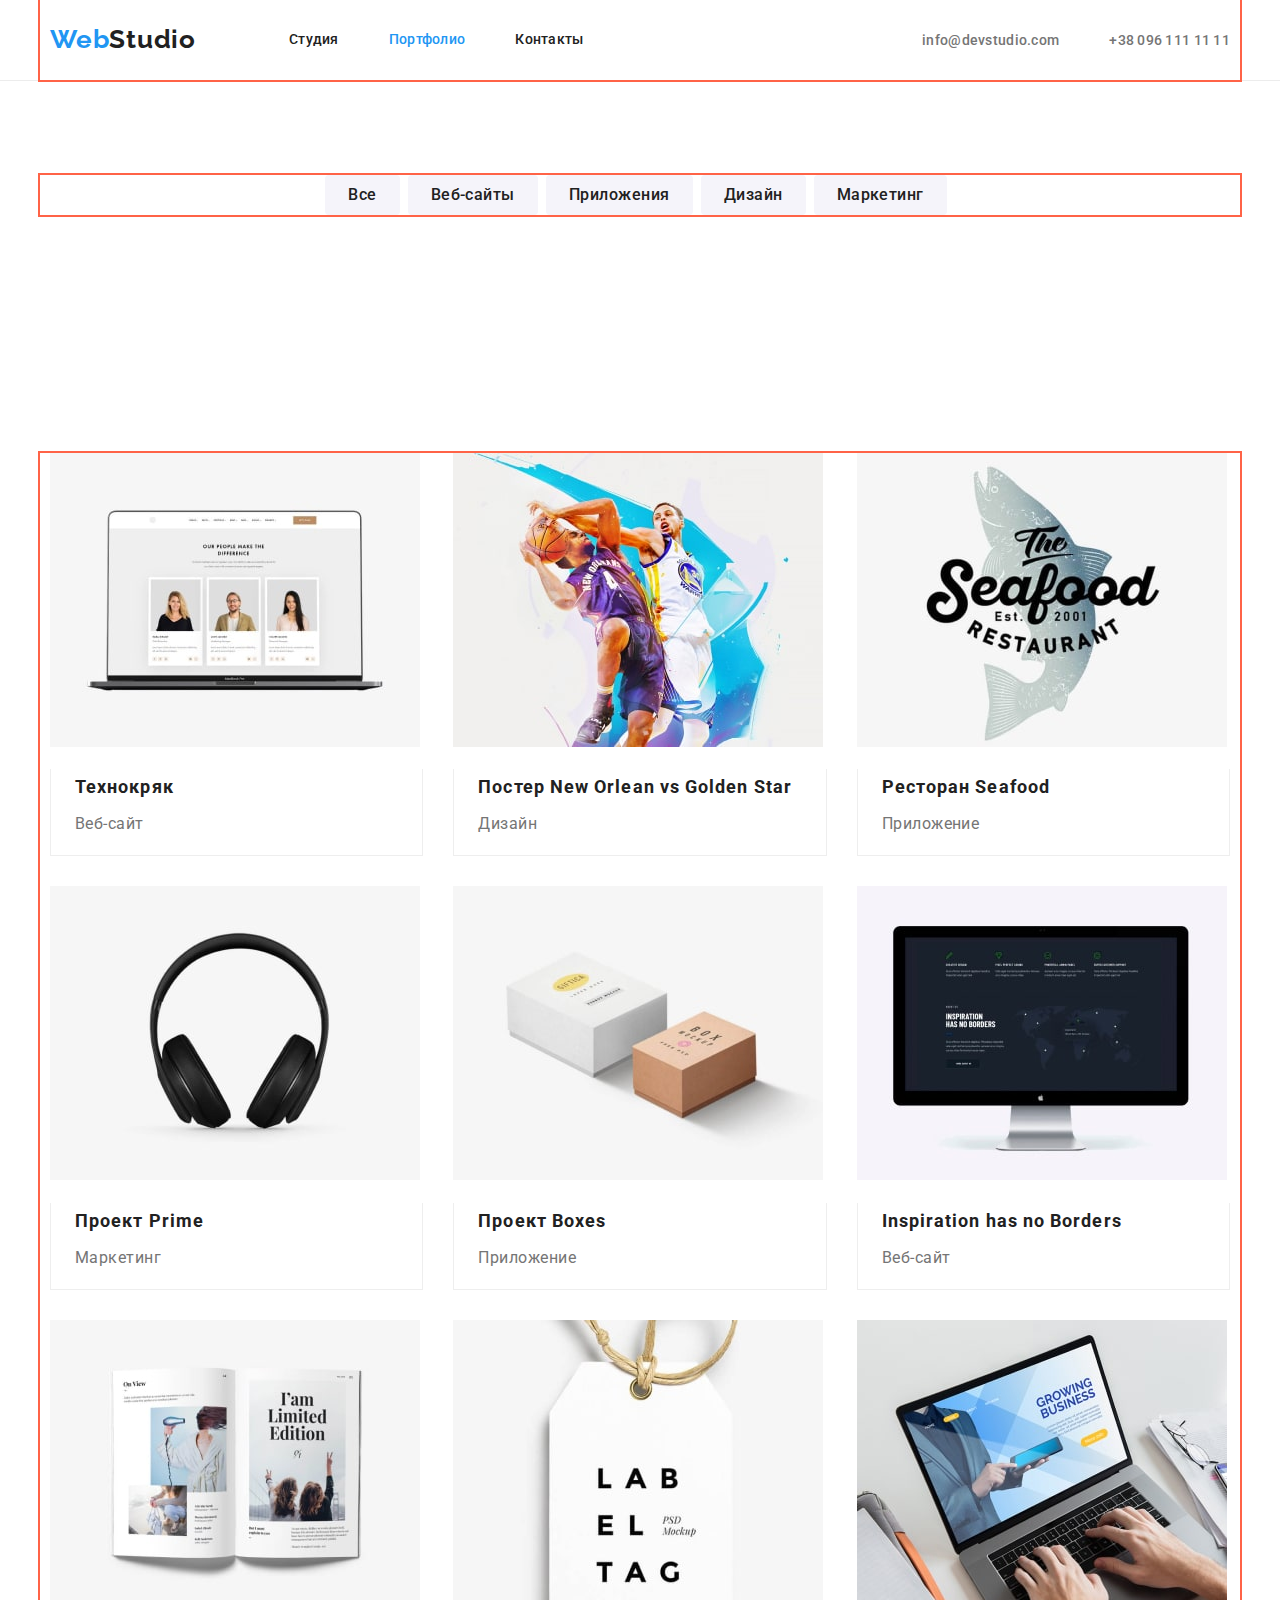
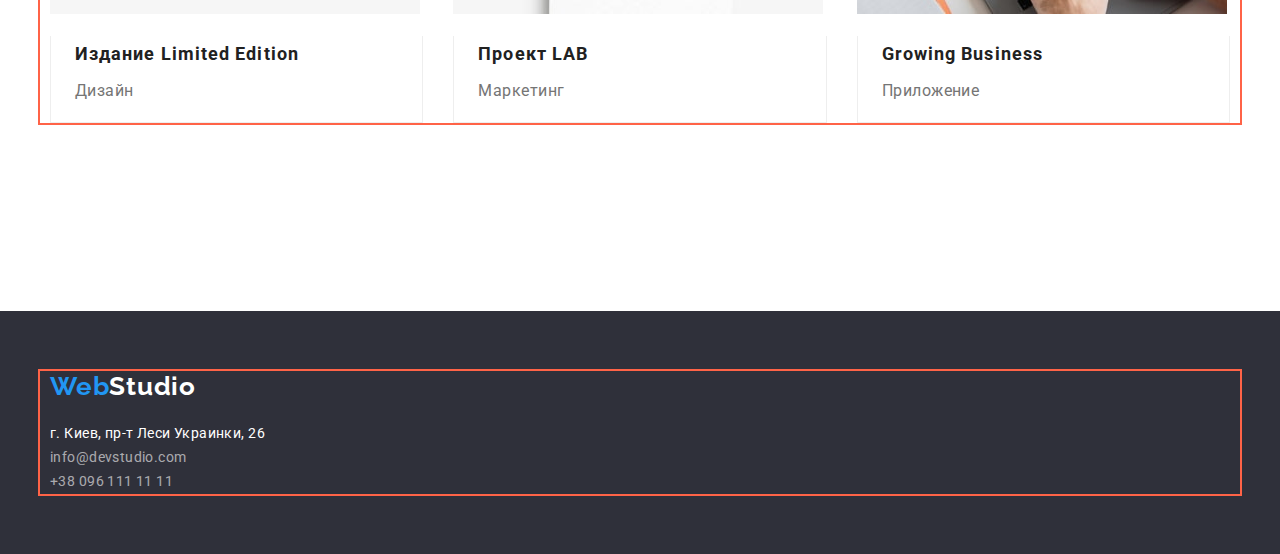
==== commit 951c9b3c: "добавил классы картинкам чтобы обнулить им отступы" ====
--- a/portfolio.html
+++ b/portfolio.html
@@ -30,9 +30,9 @@
      </ul>
     </div>
     </header>
-  <main >
+  <main>
    <!-- Кнопки проектов -->
-   <section class="portfolio"> 
+   <section class="portfolio section"> 
        <div class="container">
         <h1 class="portfolio-title" hidden>Портфолио</h1>
         <ul class="portfolio-list list">
@@ -45,12 +45,12 @@
        </div>        
    </section>
    <!-- Наши проекты -->
-  <section class="projects">
+  <section class="projects section">
    <div class="container">
     <ul class="projects-list list"> 
         <li class="projects-item">
             <a href="">
-                <img src="./imges/technokryak.jpg" alt="Сайт Технокряк">
+                <img class="img" src="./imges/technokryak.jpg" alt="Сайт Технокряк">
                 <div class="projects-content">
                     <h3 class="projects-title">Технокряк</h3>
                     <p class="projects-text">Веб-сайт</p>
@@ -59,7 +59,7 @@
         </li>
         <li class="projects-item">
             <a href="">
-                <img src="./imges/posterbasket.jpg" alt="Дизайн Постеров">
+                <img class="img" src="./imges/posterbasket.jpg" alt="Дизайн Постеров">
                 <div class="projects-content">
                     <h3 class="projects-title">Постер <span lang="en">New Orlean vs Golden Star</span></h3>
                     <p class="projects-text">Дизайн</p>
@@ -68,7 +68,7 @@
         </li>
         <li class="projects-item">
             <a href="">
-                <img src="./imges/seefoodrestaurant.jpg" alt="Приложение для ресторана">
+                <img class="img" src="./imges/seefoodrestaurant.jpg" alt="Приложение для ресторана">
                 <div class="projects-content">
                     <h3 class="projects-title">Ресторан <span lang="en">Seafood</span></h3>
                     <p class="projects-text">Приложение</p>
@@ -78,44 +78,56 @@
         </li>
         <li class="projects-item">
             <a href="">
-                <img src="./imges/project_prime.jpg" alt="Проект Прайм">
-                <h3 class="projects-title">Проект <span lang="en">Prime</span></h3>
-                <p class="projects-text">Маркетинг</p>
+                <img class="img" src="./imges/project_prime.jpg" alt="Проект Прайм">
+                <div class="projects-content">
+                    <h3 class="projects-title">Проект <span lang="en">Prime</span></h3>
+                    <p class="projects-text">Маркетинг</p>
+                </div>
             </a>
         </li>
         <li class="projects-item">
             <a href="">
-                <img src="./imges/project_boxes.jpg" alt="Приложение для упаковки">
-                <h3 class="projects-title">Проект <span lang="en">Boxes</span></h3>
-                <p class="projects-text">Приложение</p>
+                <img class="img" src="./imges/project_boxes.jpg" alt="Приложение для упаковки">
+                <div class="projects-content">
+                    <h3 class="projects-title">Проект <span lang="en">Boxes</span></h3>
+                    <p class="projects-text">Приложение</p>
+                </div>
             </a>
         </li>
         <li class="projects-item">
             <a href="">
-                <img src="./imges/inspirationhasnoborders.jpg" alt="Сайт Без границ">
-                <h3 class="projects-title" lang="en">Inspiration has no Borders</h3>
-                <p class="projects-text">Веб-сайт</p>
+                <img class="img" src="./imges/inspirationhasnoborders.jpg" alt="Сайт Без границ">
+                <div class="projects-content">
+                    <h3 class="projects-title" lang="en">Inspiration has no Borders</h3>
+                    <p class="projects-text">Веб-сайт</p>
+                </div>
             </a> 
         </li>
         <li class="projects-item">
             <a href="">
-                <img src="./imges/limitededition.jpg" alt="Дизайн журнала">
-                <h3 class="projects-title">Издание <span lang="en">Limited Edition</span></h3>
-                <p class="projects-text">Дизайн</p>
+                <img class="img" src="./imges/limitededition.jpg" alt="Дизайн журнала">
+                <div class="projects-content">
+                    <h3 class="projects-title">Издание <span lang="en">Limited Edition</span></h3>
+                    <p class="projects-text">Дизайн</p>
+                </div>
             </a>
         </li>
         <li class="projects-item">
             <a href="">
-                <img src="./imges/projectlab.jpg" alt="Проект LAB">
-                <h3 class="projects-title">Проект <span lang="en">LAB</span></h3>
-                <p class="projects-text">Маркетинг</p>
+                <img class="img" src="./imges/projectlab.jpg" alt="Проект LAB">
+                <div class="projects-content">
+                    <h3 class="projects-title">Проект <span lang="en">LAB</span></h3>
+                    <p class="projects-text">Маркетинг</p>
+                </div>
             </a>
         </li>
         <li class="projects-item">
             <a href="">
-                <img src="./imges/growingbusiness.jpg" alt="приложение для бизнеса">
-                <h3 class="projects-title" lang="en">Growing Business</h3>
-                <p class="projects-text">Приложение</p>
+                <img class="img" src="./imges/growingbusiness.jpg" alt="приложение для бизнеса">
+                <div class="projects-content">
+                    <h3 class="projects-title" lang="en">Growing Business</h3>
+                    <p class="projects-text">Приложение</p>
+                </div>
             </a>
         </li>
     </ul>
--- a/css/styles.css
+++ b/css/styles.css
@@ -24,6 +24,12 @@
     text-decoration: none;
 }
 
+/* Единый клас section */
+.section {
+    padding-top: 94px;
+    padding-bottom: 94px;
+}
+
 /* Интерактивные елементы лого */
 .logo,
 .logo-footer {
@@ -97,10 +103,14 @@
     font-weight: 700;
     font-size: 16px;
     line-height: 1.88;
-    display: flex;
     letter-spacing: 0.06em;
     font-family: inherit;
     padding: 10px 32px;
+    position: relative;
+
+    display: flex;
+    margin-right: auto;
+    margin-left: auto;
     
 }
 
@@ -114,26 +124,63 @@
     min-width: 73px;
 }
 
-
-/*Шапка профиля */
-
-.header {
-    
-}
-
+/* Container */
 .container {
     margin-left: auto;
     margin-right: auto;
     width: 1200px;
+    padding-left: 10px;
+    padding-right: 10px;
     outline: 2px solid tomato;
-    
-}
+}
+
+/*Шапка профиля */
+
+.header {
+    border-bottom: 1px solid #ECECEC;
+}
+
+.main-nav {
+    display: flex;
+    align-items: center;
+}
+
+.header-nav {
+    display: flex;
+    align-items: center;
+}
+
+.header-list {
+    display: flex;
+    margin-left: 93px;
+}
+
+.header-item:not(:last-child) {
+    margin-right: 50px;
+}
+
+.header-link {
+    display: block;
+    padding-top: 32px;
+    padding-bottom: 32px; 
+
+}
+
+.header-contacts {
+    display: flex;
+    margin-left: auto;
+}
+
+.header-contacts-item +.header-contacts-item {
+margin-left: 50px;
+}
+
+/* Герой */
 
 .container.hero {
     padding-bottom: 200px;
 }
 
-/* Герой */
 .hero-title {
     margin-top: 0;
     margin-bottom: 30px;
@@ -155,6 +202,20 @@
 }
 
 /* Особенности */
+
+.hang-list {
+    display: flex;
+}
+
+.hang-item {
+    width: calc((100% - 90) / 4);
+    margin-right: 30px;
+}
+
+.hang-item:last-child {
+    margin-right: 0;
+}
+
 .hang-subtitle {
     margin-top: 0;
     margin-bottom: 10px;
@@ -175,6 +236,26 @@
 }
 
 /* Чем мы занимаемся - Наша команда*/
+
+.about-list {
+    display: flex;
+    justify-content: space-between;
+    outline: 1px solid black;
+}
+
+.about-item {
+    width: calc((100% - 60) / 3);
+    margin-right: 30px;
+}
+
+.about-item:last-child {
+    margin-right: 0;
+}
+
+.about-title {
+    margin-bottom: 50px;
+}
+
 .about-title,
 .team-title {
     color: var(--title-text-color);
@@ -183,6 +264,19 @@
     line-height: 1.17;
     text-align: center;
     letter-spacing: 0.03em;
+}
+
+.team-list {
+    display: flex;
+}
+
+.team-item {
+    width: calc((100% - 90) / 4);
+    margin-right: 30px;
+}
+
+.team-item:last-child {
+    margin-right: 0;
 }
 
 .team-after-title {
@@ -235,8 +329,62 @@
 
 
 /* Портфолио */
+
+/* Кнопки проектов */
+
+.portfolio {
+    margin-bottom: 50px;
+}
+
+.portfolio-list {
+    display: flex;
+    justify-content: center;
+}
+
+.portfolio-item {
+    margin-right: 8px;
+}
+
+.projects-item:last-child {
+    margin-right: 0;
+}
+
 /* Наши проекты */
+
+.projects-list {
+    display: flex;
+    flex-wrap: wrap;
+    margin-bottom: 94px;
+}
+
+.projects-item {
+    width: calc((100% - 60px) / 3);
+    margin-right: 30px;
+    margin-bottom: 30px;
+}
+
+.projects-item:nth-child(3n) {
+    margin-right: 0;
+}
+
+.projects-item:nth-last-child(-n+3) {
+    margin-bottom: 0;
+}
+
+.projects-item > a {
+    
+}
+
+.projects-content {
+    border-bottom: 1px solid #EEEEEE;
+    border-right: 1px solid #EEEEEE;
+    border-left: 1px solid #EEEEEE;
+}
+
 .projects-title {
+    padding-left: 24px;
+    margin-bottom: 4px;
+
     color: var(--title-text-color);
     font-weight: 700;
     font-size: 18px;
@@ -245,8 +393,11 @@
 }
 
 .projects-text {
+    padding-left: 24px;
+    margin-top: 0;
+
     color: var(--primare-text-color);
     font-size: 16px;
     line-height: 1.88;
     letter-spacing: 0.03em;
-}+}
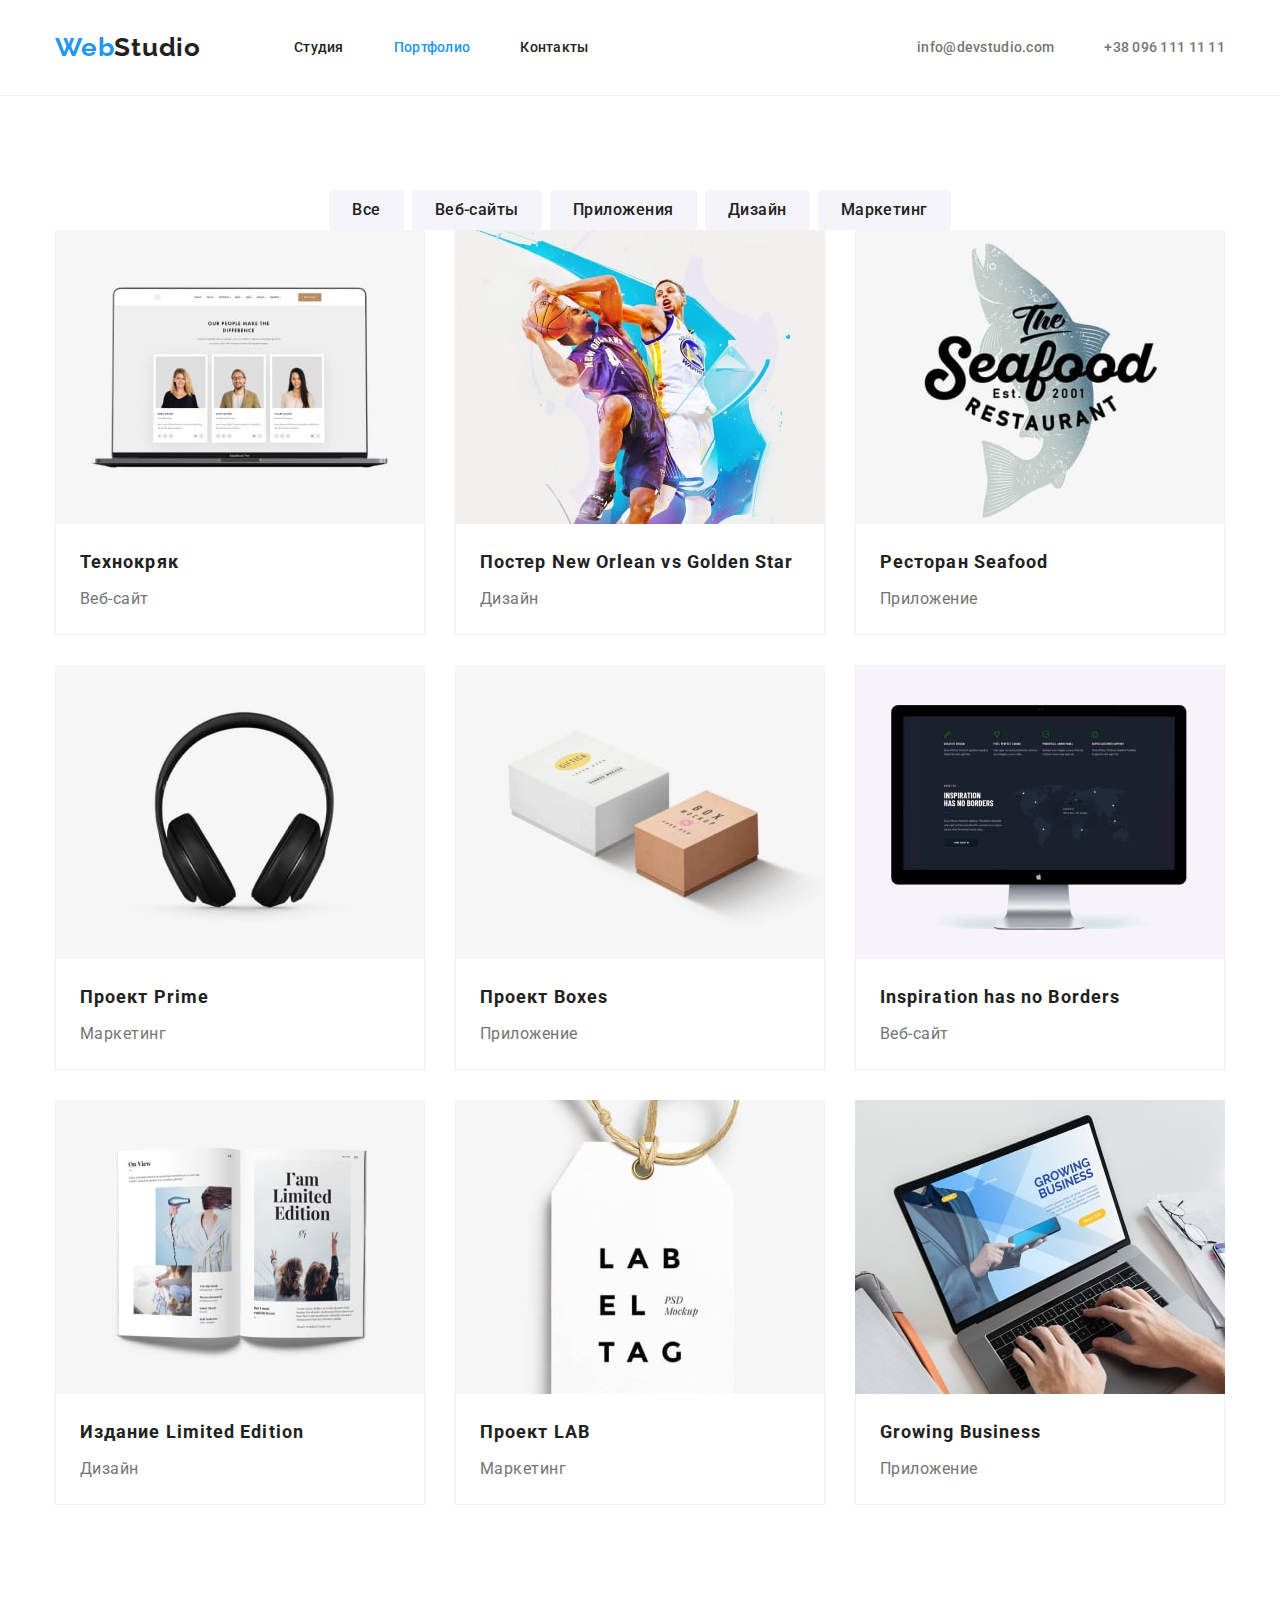
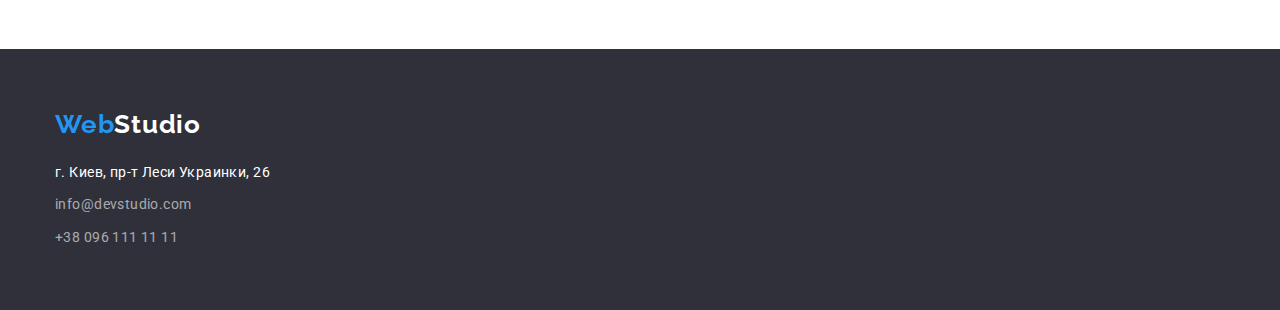
==== commit 9697bc0f: "убрал лишние классы, поправил отступы" ====
--- a/portfolio.html
+++ b/portfolio.html
@@ -30,9 +30,9 @@
      </ul>
     </div>
     </header>
-  <main>
+  <main class="section">
    <!-- Кнопки проектов -->
-   <section class="portfolio section"> 
+   <section class="portfolio"> 
        <div class="container">
         <h1 class="portfolio-title" hidden>Портфолио</h1>
         <ul class="portfolio-list list">
@@ -41,12 +41,8 @@
           <li class="portfolio-item"><button type="button" class="portfolio-btn">Приложения</button></li>
           <li class="portfolio-item"><button type="button" class="portfolio-btn">Дизайн</button></li>
           <li class="portfolio-item"><button type="button" class="portfolio-btn">Маркетинг</button> </li>
-        </ul> 
-       </div>        
-   </section>
+        </ul>        
    <!-- Наши проекты -->
-  <section class="projects section">
-   <div class="container">
     <ul class="projects-list list"> 
         <li class="projects-item">
             <a href="">
--- a/css/styles.css
+++ b/css/styles.css
@@ -4,12 +4,15 @@
     --title-text-color: #212121;
     --accent-color: #2196F3;
     --primary-white-color: #FFFFFF;
+    --background-first: #FFFFFF;
     --background-second: #2F303A;
+    --background-third: #F5F4FA;
+    
     }
     
 body{
     font-family: Roboto, sans-serif;
-    background-color: white;
+    background-color: var(--background-first);
     color: var(--primare-text-color);
 }
 /* без точек */
@@ -26,13 +29,19 @@
 
 /* Единый клас section */
 .section {
+    padding-bottom: 94px;
     padding-top: 94px;
-    padding-bottom: 94px;
+}
+
+.section.hang {
+    padding-bottom: 0;
 }
 
 /* Интерактивные елементы лого */
 .logo,
 .logo-footer {
+    display: block;
+
     color: var(--title-text-color);
     font-family: 'Raleway';
     font-weight: 700;
@@ -40,9 +49,14 @@
     line-height: 1.2;
     letter-spacing: 0.03em;
 }
+.logo {
+    padding-top: 32px;
+    padding-bottom: 32px; 
+}
 
 .logo-footer {
     color: var(--primary-white-color);
+    margin-bottom: 20px;
 }
 
 .logo-first {
@@ -129,9 +143,8 @@
     margin-left: auto;
     margin-right: auto;
     width: 1200px;
-    padding-left: 10px;
-    padding-right: 10px;
-    outline: 2px solid tomato;
+    padding-left: 15px;
+    padding-right: 15px;
 }
 
 /*Шапка профиля */
@@ -171,20 +184,22 @@
     margin-left: auto;
 }
 
+.contact-link {
+    display: block;
+    padding-top: 32px;
+    padding-bottom: 32px; 
+}
+
 .header-contacts-item +.header-contacts-item {
 margin-left: 50px;
 }
 
 /* Герой */
 
-.container.hero {
-    padding-bottom: 200px;
-}
 
 .hero-title {
     margin-top: 0;
     margin-bottom: 30px;
-    padding-top: 200px;
     color: var(--primary-white-color);
     font-weight: 900;
     font-size: 44px;
@@ -196,12 +211,15 @@
 }
 
 .hero {
+    padding-top: 200px;
+    padding-bottom: 200px;
+
     background-color: #2F303A;
     margin-top: 0;
-    margin-bottom: 94px;
 }
 
 /* Особенности */
+
 
 .hang-list {
     display: flex;
@@ -237,10 +255,10 @@
 
 /* Чем мы занимаемся - Наша команда*/
 
+
 .about-list {
     display: flex;
     justify-content: space-between;
-    outline: 1px solid black;
 }
 
 .about-item {
@@ -253,11 +271,14 @@
 }
 
 .about-title {
-    margin-bottom: 50px;
+    
 }
 
 .about-title,
 .team-title {
+    margin-top: 0;
+    margin-bottom: 50px;
+
     color: var(--title-text-color);
     font-weight: 700;
     font-size: 36px;
@@ -266,6 +287,10 @@
     letter-spacing: 0.03em;
 }
 
+.team {
+    background-color: var(--background-third);
+}
+
 .team-list {
     display: flex;
 }
@@ -279,7 +304,21 @@
     margin-right: 0;
 }
 
+.team-container-title {
+    padding-top: 30px;
+    padding-bottom: 30px;
+}
+
+.team-after-title,
+.team-text {
+    margin-top: 0;
+    margin-bottom: 0;
+}
+
+
 .team-after-title {
+    margin-bottom: 10px;
+
     color: var(--title-text-color);
     font-weight: 500;
     font-size: 16px;
@@ -303,7 +342,6 @@
 }
 .footer-adress {
     font-style: normal;
-    padding-top: 20px;
 }
 
 /* интерактивные элементы футер */
@@ -327,13 +365,16 @@
 letter-spacing: 0.03em;
 }
 
+.footer-item:not(:last-child) {
+    margin-bottom: 9px;
+}
 
 /* Портфолио */
 
 /* Кнопки проектов */
 
 .portfolio {
-    margin-bottom: 50px;
+    padding-bottom: 50px;
 }
 
 .portfolio-list {
@@ -345,16 +386,20 @@
     margin-right: 8px;
 }
 
-.projects-item:last-child {
+
+.portfolio-item:last-child {
     margin-right: 0;
 }
 
 /* Наши проекты */
 
+.projects.section {
+    padding-top: 0;
+}
+
 .projects-list {
     display: flex;
     flex-wrap: wrap;
-    margin-bottom: 94px;
 }
 
 .projects-item {
@@ -371,19 +416,23 @@
     margin-bottom: 0;
 }
 
-.projects-item > a {
-    
-}
+.img {
+    display: block;
+}
+
+
 
 .projects-content {
+    padding: 20px 24px;
+
     border-bottom: 1px solid #EEEEEE;
     border-right: 1px solid #EEEEEE;
     border-left: 1px solid #EEEEEE;
 }
 
 .projects-title {
-    padding-left: 24px;
     margin-bottom: 4px;
+    margin-top: 0;
 
     color: var(--title-text-color);
     font-weight: 700;
@@ -393,8 +442,8 @@
 }
 
 .projects-text {
-    padding-left: 24px;
-    margin-top: 0;
+    margin-top: 0;
+    margin-bottom: 0;
 
     color: var(--primare-text-color);
     font-size: 16px;
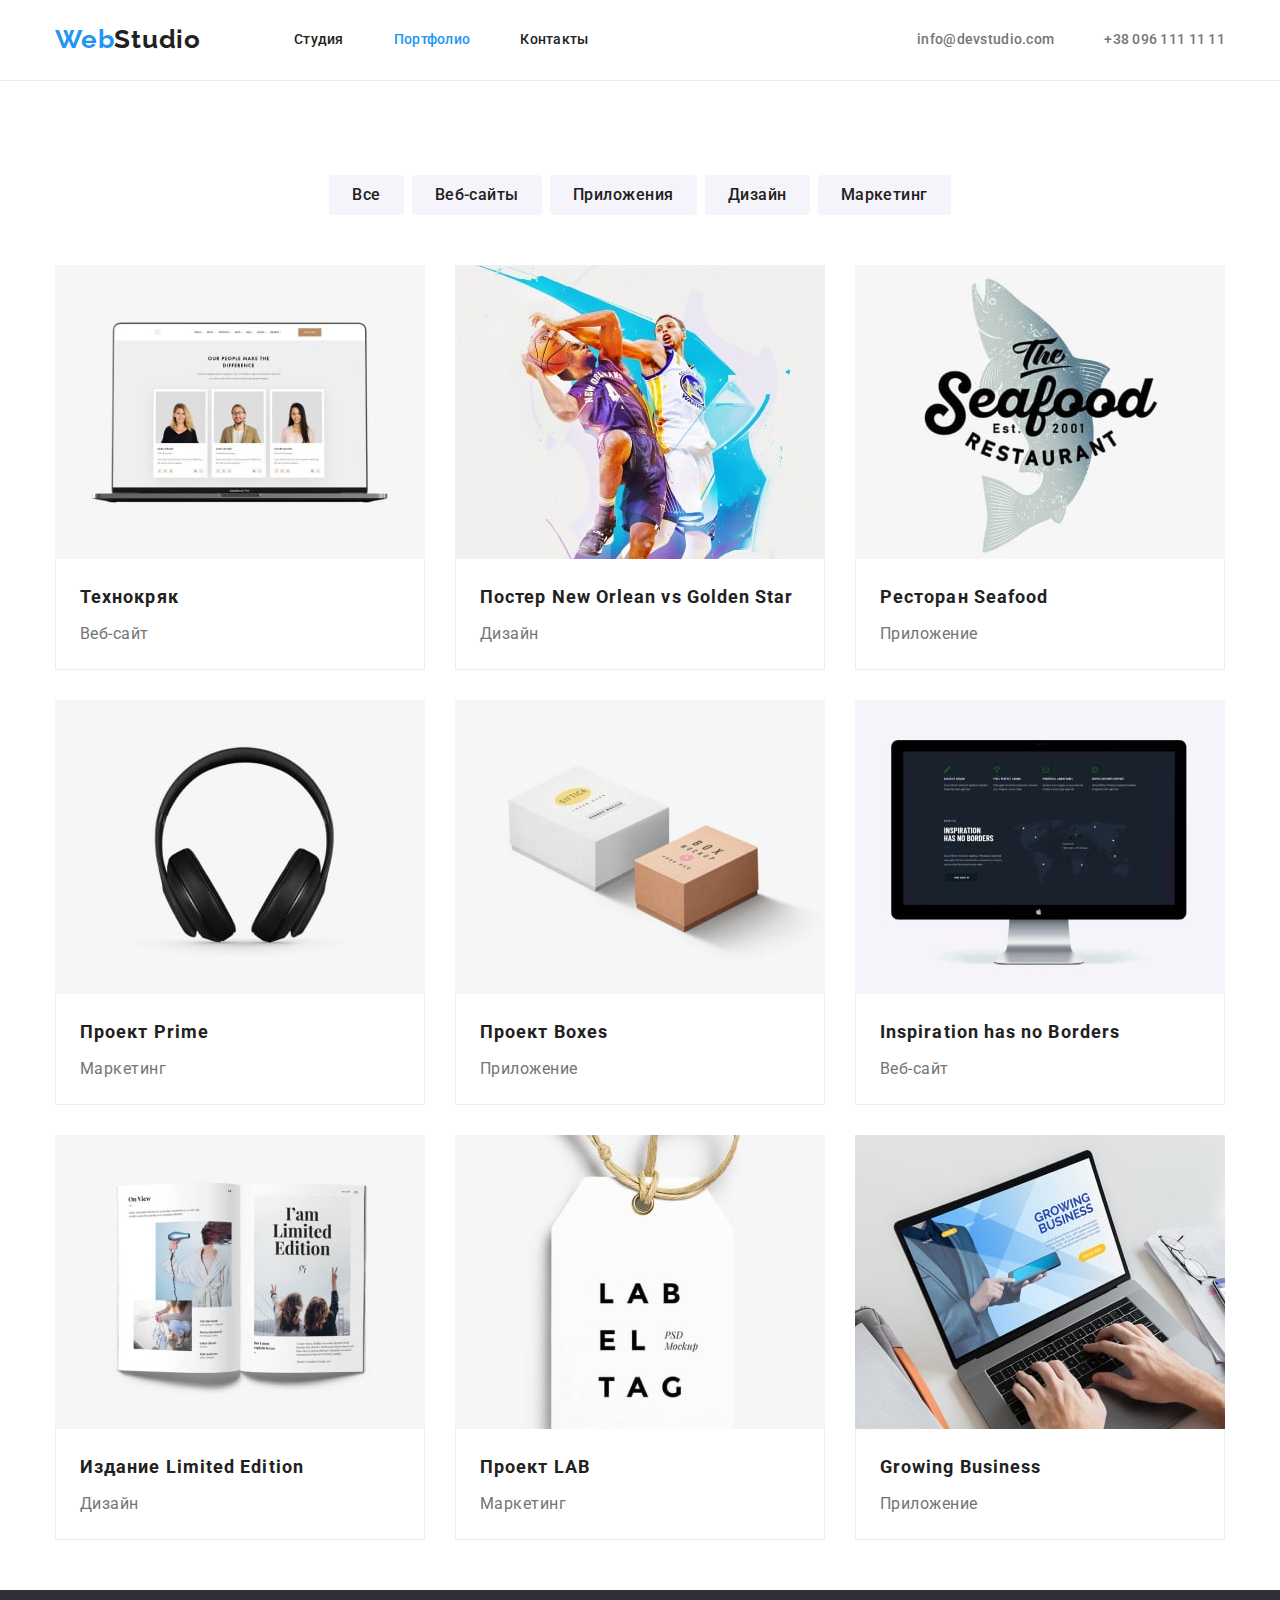
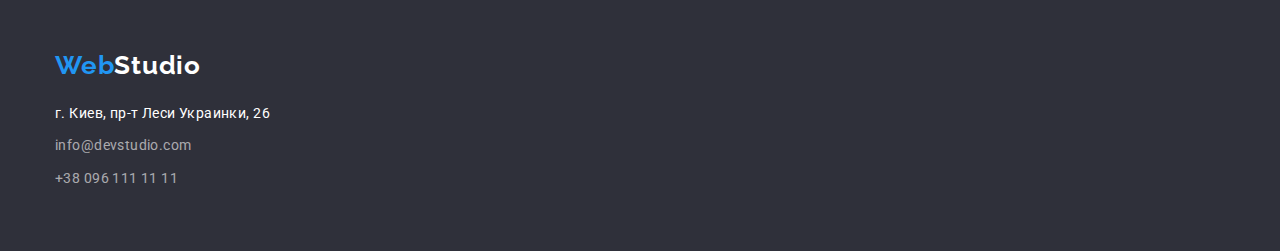
==== commit 34cf159b: "убрал лишний класс" ====
--- a/portfolio.html
+++ b/portfolio.html
@@ -30,9 +30,9 @@
      </ul>
     </div>
     </header>
-  <main class="section">
+  <main>
    <!-- Кнопки проектов -->
-   <section class="portfolio"> 
+   <section class="portfolio section"> 
        <div class="container">
         <h1 class="portfolio-title" hidden>Портфолио</h1>
         <ul class="portfolio-list list">
--- a/css/styles.css
+++ b/css/styles.css
@@ -50,8 +50,8 @@
     letter-spacing: 0.03em;
 }
 .logo {
-    padding-top: 32px;
-    padding-bottom: 32px; 
+    padding-top: 24px;
+    padding-bottom: 25px; 
 }
 
 .logo-footer {
@@ -380,6 +380,7 @@
 .portfolio-list {
     display: flex;
     justify-content: center;
+    margin-bottom: 50px;
 }
 
 .portfolio-item {
@@ -393,9 +394,6 @@
 
 /* Наши проекты */
 
-.projects.section {
-    padding-top: 0;
-}
 
 .projects-list {
     display: flex;
